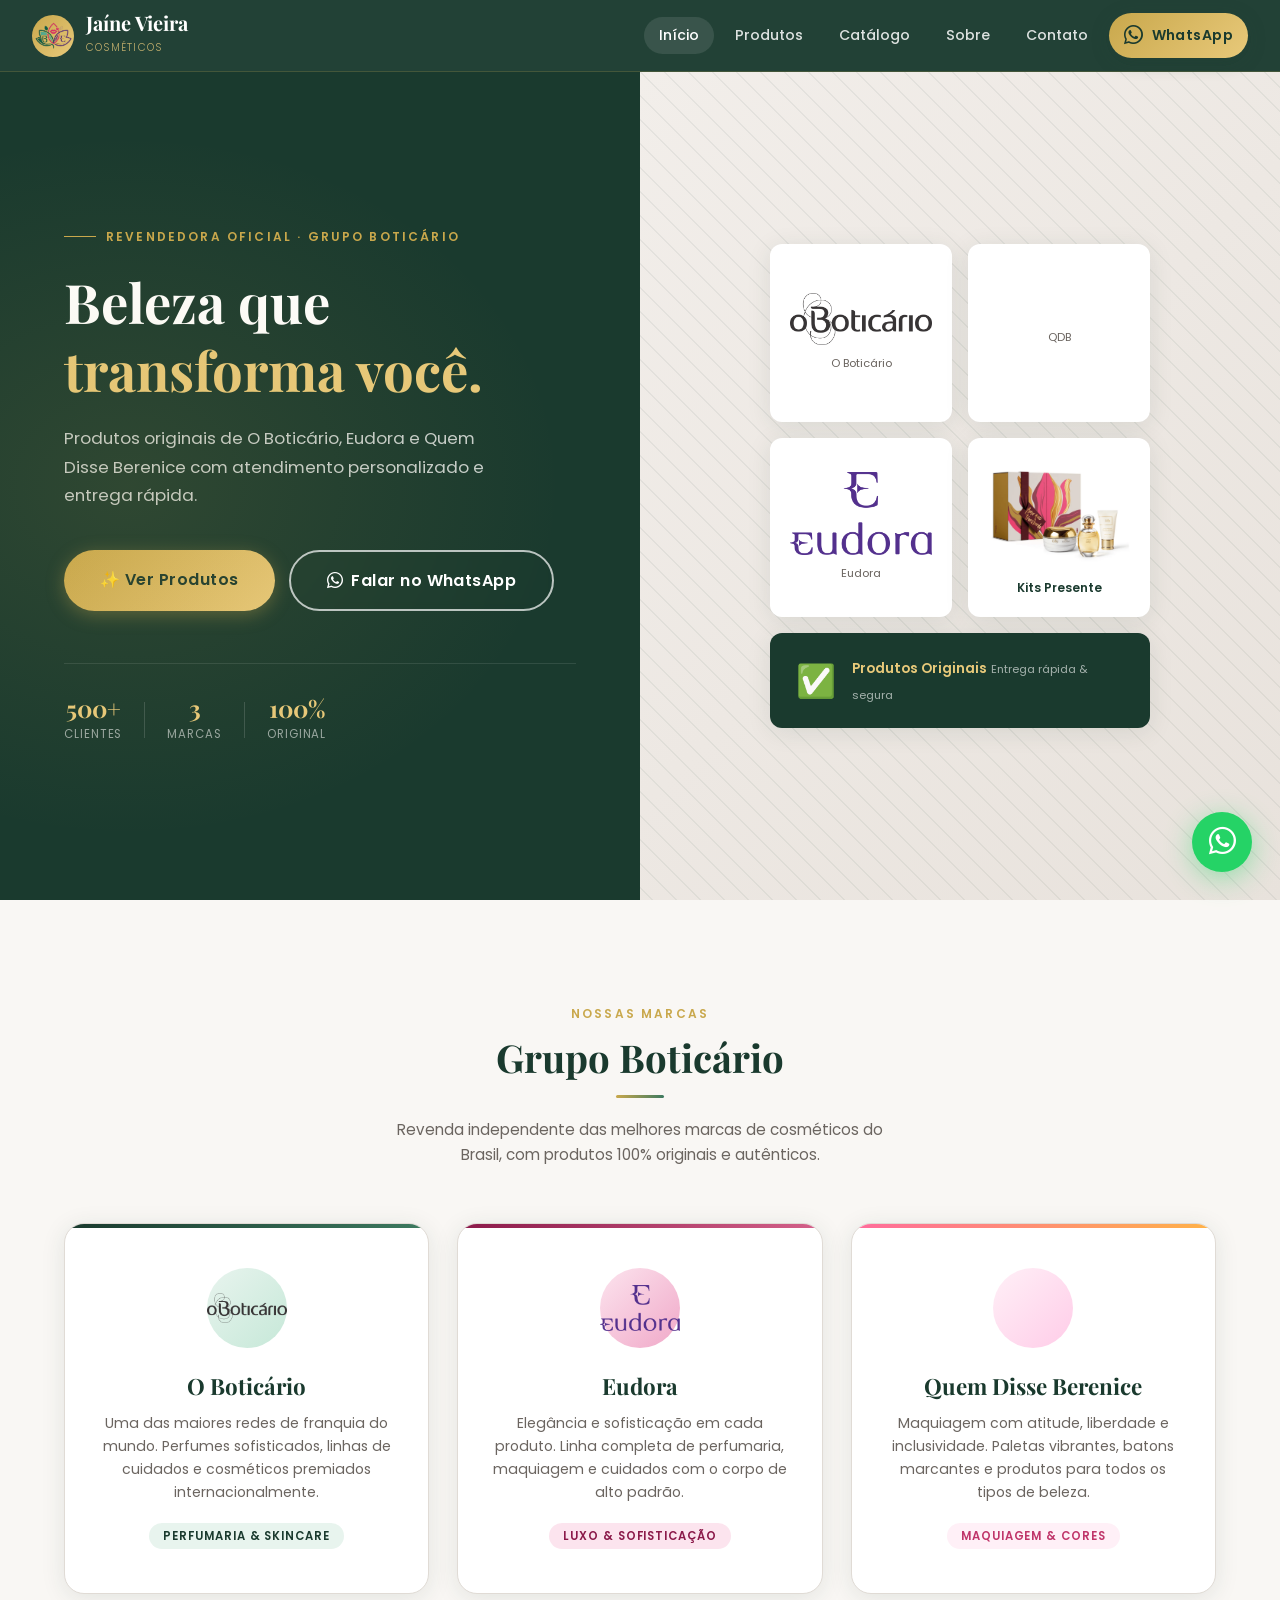
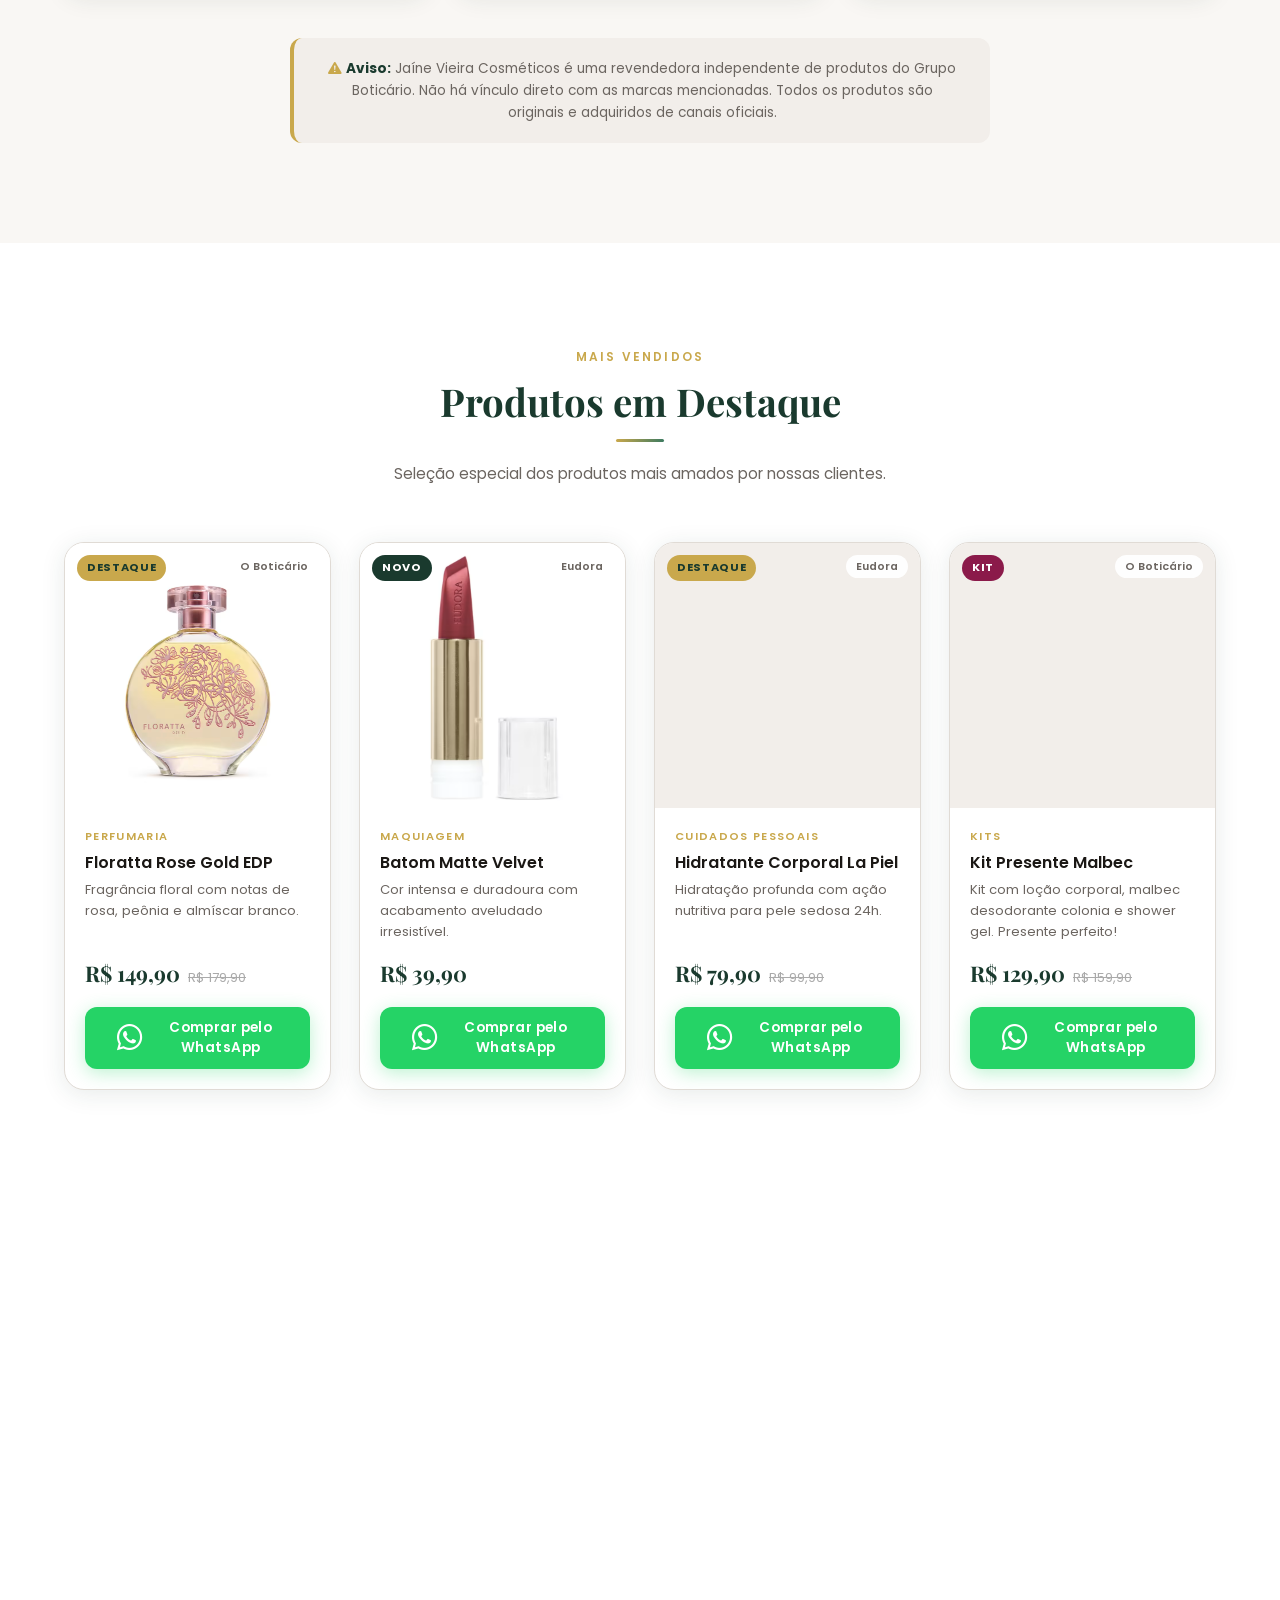
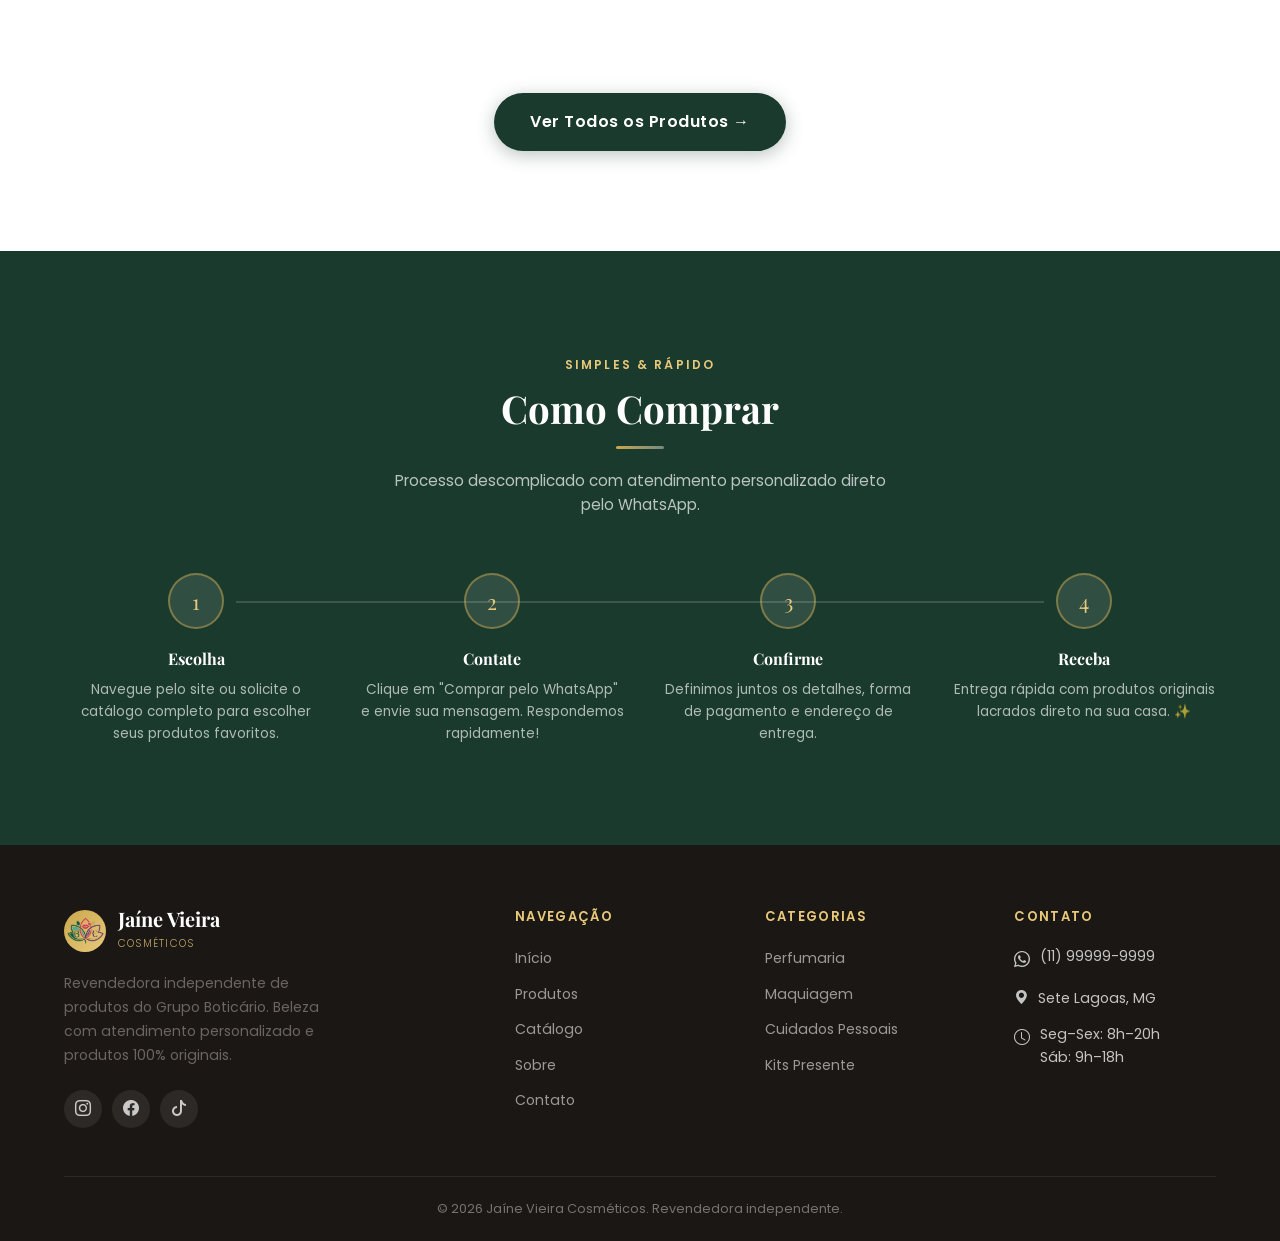
==== index.html @ 197fd358 "Add files via upload" ====
<!DOCTYPE html>
<html lang="pt-BR">
<head>
  <meta charset="UTF-8">
  <meta name="viewport" content="width=device-width, initial-scale=1.0">
  <meta name="description" content="Jaíne Vieira Cosméticos — Revendedora independente de O Boticário, Eudora e Quem Disse Berenice. Atendimento personalizado pelo WhatsApp.">
  <meta name="keywords" content="cosméticos, O Boticário, Eudora, Quem Disse Berenice, perfumes, maquiagem, revenda">
  <meta property="og:title" content="Jaíne Vieira Cosméticos — Beleza com Propósito">
  <meta property="og:description" content="Produtos do Grupo Boticário com atendimento personalizado. Compre pelo WhatsApp!">
  <title>Jaíne Vieira Cosméticos | O Boticário · Eudora · Quem Disse Berenice</title>
  <link rel="stylesheet" href="css/style.css">
  <link rel="stylesheet" href="css/responsive.css">
  <link rel="icon" type="image/png" href="{css,js,img\{produtos,banners,logo}}\icone-logo.png">
  <link rel="stylesheet" href="https://cdn.jsdelivr.net/npm/bootstrap-icons@1.13.1/font/bootstrap-icons.min.css">
</head>
<body>

<!-- ══════════════════ HEADER ══════════════════ -->
<header class="header" role="banner">
  <div class="header-inner">
    <a href="index.html" class="logo" aria-label="Jaíne Vieira Cosméticos — Página inicial">
      <div class="logo-icon"><img src="{css,js,img\{produtos,banners,logo}}\icone-logo.png" alt=""></div>
      <div class="logo-text">
        <span>Jaíne Vieira</span>
        <small>Cosméticos</small>
      </div>
    </a>

    <nav class="nav" role="navigation" aria-label="Menu principal">
      <a href="index.html" class="active">Início</a>
      <a href="produtos.html">Produtos</a>
      <a href="catalogo.html">Catálogo</a>
      <a href="sobre.html">Sobre</a>
      <a href="contato.html">Contato</a>
      <a href="contato.html" class="btn btn-primary header-cta"><i class="bi bi-whatsapp"></i>WhatsApp</a>
    </nav>

    <button class="menu-toggle" aria-label="Abrir menu" aria-expanded="false">
      <span></span><span></span><span></span>
    </button>
  </div>
</header>

<!-- ══════════════════ HERO ══════════════════ -->
<main>
<section class="hero" aria-label="Apresentação">
  <div class="hero-content">
    <div class="hero-eyebrow">Revendedora Oficial · Grupo Boticário</div>
    <h1>Beleza que<em>transforma você.</em></h1>
    <p>Produtos originais de O Boticário, Eudora e Quem Disse Berenice com atendimento personalizado e entrega rápida.</p>

    <div class="hero-btns">
      <a href="produtos.html" class="btn btn-gold btn-lg">
        ✨ Ver Produtos
      </a>
      <button class="btn btn-outline btn-lg" data-hero-wa>
      <i class="bi bi-whatsapp"></i> Falar no WhatsApp
      </button>
    </div>

    <div class="hero-trust">
      <div class="hero-trust-item">
        <strong>500+</strong>
        <span>Clientes</span>
      </div>
      <div class="hero-trust-sep"></div>
      <div class="hero-trust-item">
        <strong>3</strong>
        <span>Marcas</span>
      </div>
      <div class="hero-trust-sep"></div>
      <div class="hero-trust-item">
        <strong>100%</strong>
        <span>Original</span>
      </div>
    </div>
  </div>

  <div class="hero-visual" aria-hidden="true">
    <div class="hero-visual-bg">
      <div class="hero-pattern"></div>
      <div class="hero-products-showcase">
        <div class="showcase-grid">
          <div class="showcase-card">
            <div class="icon"><img src="{css,js,img\{produtos,banners,logo}}\o-boticario-logo.png" alt=""></div>
            <small>O Boticário</small>
          </div>
          <div class="showcase-card">
            <div class="icon"><img src="{css,js,img\{produtos,banners,logo}}\quem-disse-berenice-logo.png" alt=""></div>
            <small>QDB</small>
          </div>
          <div class="showcase-card">
            <div class="icon"><img src="{css,js,img\{produtos,banners,logo}}\eudora-logo.png" alt=""></div>
            <small>Eudora</small>
          </div>
          <div class="showcase-card">
            <div class="icon"><img src="{css,js,img\{produtos,banners,logo}}\kit-presente.png" alt=""></div>
            <span>Kits Presente</span>
          </div>
          <div class="showcase-card featured">
            <div class="icon" style="font-size:2rem">✅</div>
            <div>
              <span>Produtos Originais</span>
              <small>Entrega rápida & segura</small>
            </div>
          </div>
        </div>
      </div>
    </div>
  </div>
</section>

<!-- ══════════════════ MARCAS ══════════════════ -->
<section class="marcas" aria-labelledby="marcas-titulo">
  <div class="container">
    <div class="section-header reveal">
      <span class="eyebrow">Nossas Marcas</span>
      <h2 id="marcas-titulo">Grupo Boticário</h2>
      <div class="divider"></div>
      <p>Revenda independente das melhores marcas de cosméticos do Brasil, com produtos 100% originais e autênticos.</p>
    </div>

    <div class="marcas-grid">
      <article class="marca-card boticario reveal">
        <div class="marca-icon"><img src="{css,js,img\{produtos,banners,logo}}\o-boticario-logo.png" alt=""></div>
        <h3>O Boticário</h3>
        <p>Uma das maiores redes de franquia do mundo. Perfumes sofisticados, linhas de cuidados e cosméticos premiados internacionalmente.</p>
        <span class="marca-tag">Perfumaria & Skincare</span>
      </article>

      <article class="marca-card eudora reveal">
        <div class="marca-icon"><img src="{css,js,img\{produtos,banners,logo}}\eudora-logo.png" alt=""></div>
        <h3>Eudora</h3>
        <p>Elegância e sofisticação em cada produto. Linha completa de perfumaria, maquiagem e cuidados com o corpo de alto padrão.</p>
        <span class="marca-tag">Luxo & Sofisticação</span>
      </article>

      <article class="marca-card berenice reveal">
        <div class="marca-icon"><img src="{css,js,img\{produtos,banners,logo}}\quem-disse-berenice-logo.png" alt=""></div>
        <h3>Quem Disse Berenice</h3>
        <p>Maquiagem com atitude, liberdade e inclusividade. Paletas vibrantes, batons marcantes e produtos para todos os tipos de beleza.</p>
        <span class="marca-tag">Maquiagem & Cores</span>
      </article>
    </div>

    <div class="marcas-disclaimer reveal">
      <p><i class="bi bi-exclamation-triangle-fill"></i> <strong> Aviso:</strong> Jaíne Vieira Cosméticos é uma revendedora independente de produtos do Grupo Boticário. Não há vínculo direto com as marcas mencionadas. Todos os produtos são originais e adquiridos de canais oficiais.</p>
    </div>
  </div>
</section>

<!-- ══════════════════ DESTAQUES ══════════════════ -->
<section class="destaques" aria-labelledby="destaques-titulo">
  <div class="container">
    <div class="section-header reveal">
      <span class="eyebrow">Mais Vendidos</span>
      <h2 id="destaques-titulo">Produtos em Destaque</h2>
      <div class="divider"></div>
      <p>Seleção especial dos produtos mais amados por nossas clientes.</p>
    </div>

    <div class="produtos-grid">

      <!-- Produto 1 -->
      <article class="produto-card reveal" data-categoria="perfumaria">
        <div class="produto-img">
          <div class="produto-img-placeholder"><img src="{css,js,img\{produtos,banners,logo}}\florata.png" alt=""></div>
          <span class="produto-badge badge-destaque">Destaque</span>
          <span class="produto-marca">O Boticário</span>
        </div>
        <div class="produto-info">
          <div class="produto-categoria">Perfumaria</div>
          <h3>Floratta Rose Gold EDP</h3>
          <p>Fragrância floral com notas de rosa, peônia e almíscar branco.</p>
          <div class="produto-preco">
            <span class="preco-atual">R$ 149,90</span>
            <span class="preco-de">R$ 179,90</span>
          </div>
          <button class="btn btn-whatsapp" data-produto="Floratta Rose Gold EDP - O Boticário">
          <i class="bi bi-whatsapp"></i> Comprar pelo WhatsApp
          </button>
        </div>
      </article>

      <!-- Produto 2 -->
      <article class="produto-card reveal" data-categoria="maquiagem">
        <div class="produto-img">
          <div class="produto-img-placeholder"><img src="{css,js,img\{produtos,banners,logo}}\Batom Matte Velvet.png" alt=""></div>
          <span class="produto-badge badge-novo">Novo</span>
          <span class="produto-marca">Eudora</span>
        </div>
        <div class="produto-info">
          <div class="produto-categoria">Maquiagem</div>
          <h3>Batom Matte Velvet</h3>
          <p>Cor intensa e duradoura com acabamento aveludado irresistível.</p>
          <div class="produto-preco">
            <span class="preco-atual">R$ 39,90</span>
          </div>
          <button class="btn btn-whatsapp" data-produto="Batom Matte Velvet - Quem Disse Berenice">
            <i class="bi bi-whatsapp"></i> Comprar pelo WhatsApp
          </button>
        </div>
      </article>

      <!-- Produto 3 -->
      <article class="produto-card reveal" data-categoria="cuidados">
        <div class="produto-img">
          <div class="produto-img-placeholder"><img src="{css,js,img\{produtos,banners,logo}}\Hidratante Corporal.png" alt=""></div>
          <span class="produto-badge badge-destaque">Destaque</span>
          <span class="produto-marca">Eudora</span>
        </div>
        <div class="produto-info">
          <div class="produto-categoria">Cuidados Pessoais</div>
          <h3>Hidratante Corporal La Piel</h3>
          <p>Hidratação profunda com ação nutritiva para pele sedosa 24h.</p>
          <div class="produto-preco">
            <span class="preco-atual">R$ 79,90</span>
            <span class="preco-de">R$ 99,90</span>
          </div>
          <button class="btn btn-whatsapp" data-produto="Hidratante Corporal Siage - Eudora">
            <i class="bi bi-whatsapp"></i> Comprar pelo WhatsApp
          </button>
        </div>
      </article>

      <!-- Produto 4 -->
      <article class="produto-card reveal" data-categoria="kits">
        <div class="produto-img">
          <div class="produto-img-placeholder"><img src="{css,js,img\{produtos,banners,logo}}\Kit Malbec.png" alt=""></div>
          <span class="produto-badge badge-kit">Kit</span>
          <span class="produto-marca">O Boticário</span>
        </div>
        <div class="produto-info">
          <div class="produto-categoria">Kits</div>
          <h3>Kit Presente Malbec</h3>
          <p>Kit com loção corporal, malbec desodorante colonia e shower gel. Presente perfeito!</p>
          <div class="produto-preco">
            <span class="preco-atual">R$ 129,90</span>
            <span class="preco-de">R$ 159,90</span>
          </div>
          <button class="btn btn-whatsapp" data-produto="Kit Presente Malbec - O Boticário">
            <i class="bi bi-whatsapp"></i> Comprar pelo WhatsApp
          </button>
        </div>
      </article>

      <!-- Produto 5 -->
      <article class="produto-card reveal" data-categoria="maquiagem">
        <div class="produto-img">
          <div class="produto-img-placeholder"><img src="{css,js,img\{produtos,banners,logo}}\Paleta sombras nude.png" alt=""></div>
          <span class="produto-badge badge-novo">Novo</span>
          <span class="produto-marca">QDB</span>
        </div>
        <div class="produto-info">
          <div class="produto-categoria">Maquiagem</div>
          <h3>Paleta de Sombras Nude</h3>
          <p>6 tons terrosos perfeitos para looks naturais e sofisticados.</p>
          <div class="produto-preco">
            <span class="preco-atual">R$ 89,90</span>
          </div>
          <button class="btn btn-whatsapp" data-produto="Paleta de Sombras Nude - Quem Disse Berenice">
            <i class="bi bi-whatsapp"></i> Comprar pelo WhatsApp
          </button>
        </div>
      </article>

      <!-- Produto 6 -->
      <article class="produto-card reveal" data-categoria="perfumaria">
        <div class="produto-img">
          <div class="produto-img-placeholder"><img src="{css,js,img\{produtos,banners,logo}}\perfume nina secret.png" alt=""></div>
          <span class="produto-badge badge-destaque">Destaque</span>
          <span class="produto-marca">Eudora</span>
        </div>
        <div class="produto-info">
          <div class="produto-categoria">Perfumaria</div>
          <h3>Parfume Nina Secret</h3>
          <p>Fragrância exclusiva oriental com notas de baunilha e âmbar.</p>
          <div class="produto-preco">
            <span class="preco-atual">R$ 137,90</span>
            <span class="preco-de">R$ 179,90</span>
          </div>
          <button class="btn btn-whatsapp" data-produto="Parfume Nina Secret - Eudora">
            <i class="bi bi-whatsapp"></i> Comprar pelo WhatsApp
          </button>
        </div>
      </article>

    </div>

    <div style="text-align:center; margin-top:48px;">
      <a href="produtos.html" class="btn btn-primary btn-lg">Ver Todos os Produtos →</a>
    </div>
  </div>
</section>

<!-- ══════════════════ COMO FUNCIONA ══════════════════ -->
<section class="como-funciona" aria-labelledby="como-titulo">
  <div class="container">
    <div class="section-header reveal">
      <span class="eyebrow">Simples & Rápido</span>
      <h2 id="como-titulo">Como Comprar</h2>
      <div class="divider" style="background:linear-gradient(90deg,var(--dourado),rgba(255,255,255,.4))"></div>
      <p>Processo descomplicado com atendimento personalizado direto pelo WhatsApp.</p>
    </div>

    <div class="steps-grid">
      <div class="step reveal">
        <div class="step-number">1</div>
        <h3>Escolha</h3>
        <p>Navegue pelo site ou solicite o catálogo completo para escolher seus produtos favoritos.</p>
      </div>
      <div class="step reveal">
        <div class="step-number">2</div>
        <h3>Contate</h3>
        <p>Clique em "Comprar pelo WhatsApp" e envie sua mensagem. Respondemos rapidamente!</p>
      </div>
      <div class="step reveal">
        <div class="step-number">3</div>
        <h3>Confirme</h3>
        <p>Definimos juntos os detalhes, forma de pagamento e endereço de entrega.</p>
      </div>
      <div class="step reveal">
        <div class="step-number">4</div>
        <h3>Receba</h3>
        <p>Entrega rápida com produtos originais lacrados direto na sua casa. ✨</p>
      </div>
    </div>
  </div>
</section>
</main>

<!-- ══════════════════ FOOTER ══════════════════ -->
<footer class="footer" role="contentinfo">
  <div class="container">
    <div class="footer-grid">
      <div class="footer-brand">
        <div class="logo">
          <div class="logo-icon"><img src="{css,js,img\{produtos,banners,logo}}\icone-logo.png" alt="Jaíne Vieira Cosméticos"></div>
          <div class="logo-text">
            <span>Jaíne Vieira</span>
            <small>Cosméticos</small>
          </div>
        </div>
        <p>Revendedora independente de produtos do Grupo Boticário. Beleza com atendimento personalizado e produtos 100% originais.</p>
        <div class="footer-socials">
          <a href="#" aria-label="Instagram"><i class="bi bi-instagram"></i></a>
          <a href="#" aria-label="Facebook"><i class="bi bi-facebook"></i></a>
          <a href="#" aria-label="TikTok"><i class="bi bi-tiktok"></i></a>
        </div>
      </div>

      <div class="footer-col">
        <h4>Navegação</h4>
        <ul>
          <li><a href="index.html">Início</a></li>
          <li><a href="produtos.html">Produtos</a></li>
          <li><a href="catalogo.html">Catálogo</a></li>
          <li><a href="sobre.html">Sobre</a></li>
          <li><a href="contato.html">Contato</a></li>
        </ul>
      </div>

      <div class="footer-col">
        <h4>Categorias</h4>
        <ul>
          <li><a href="produtos.html">Perfumaria</a></li>
          <li><a href="produtos.html">Maquiagem</a></li>
          <li><a href="produtos.html">Cuidados Pessoais</a></li>
          <li><a href="produtos.html">Kits Presente</a></li>
        </ul>
      </div>

      <div class="footer-col">
        <h4>Contato</h4>
        <div class="footer-contact-item">
          <span class="ico"><i class="bi bi-whatsapp"></i> </span>
          <span>(11) 99999-9999</span>
        </div>
        <div class="footer-contact-item">
          <span class="ico-whats"><i class="bi bi-geo-alt-fill"></i></span>
          <span>Sete Lagoas, MG</span>
        </div>
        <div class="footer-contact-item">
          <span class="ico"><i class="bi bi-clock"></i></span>
          <span>Seg–Sex: 8h–20h<br>Sáb: 9h–18h</span>
        </div>
      </div>
    </div>

    <div class="footer-bottom">
      <span>© 2026 Jaíne Vieira Cosméticos. Revendedora independente.</span>
    </div>
  </div>
</footer>

<!-- ══════════════════ FLOAT WHATSAPP ══════════════════ -->
<div class="whatsapp-float" aria-label="Falar no WhatsApp">
  <span class="whatsapp-float-label">Falar no WhatsApp</span>
  <button class="whatsapp-float-btn" aria-label="Abrir WhatsApp"><i class="bi bi-whatsapp"></i> </button>
</div>

<script src="js/script.js"></script>
</body>
</html>
---- css/style.css ----
/* ============================================================
   BELLE COSMÉTICOS — Stylesheet Principal
   Paleta: Verde escuro, branco, dourado, cinza claro
   ============================================================ */

@import url('https://fonts.googleapis.com/css2?family=Playfair+Display:wght@400;600;700&family=Poppins:wght@300;400;500;600&display=swap');

/* ── Variables ─────────────────────────────────────────── */
:root {
  --verde:       #1a3a2e;
  --verde-medio: #2c5f4a;
  --verde-claro: #3d7a60;
  --dourado:     #c9a84c;
  --dourado-claro: #e8c97a;
  --branco:      #ffffff;
  --off-white:   #f9f7f4;
  --cinza-claro: #f2eeea;
  --cinza:       #e0dbd5;
  --cinza-texto: #6b6560;
  --preto:       #1a1714;
  --sombra:      0 4px 24px rgba(26,58,46,.10);
  --sombra-hover:0 8px 40px rgba(26,58,46,.18);
  --radius:      12px;
  --radius-lg:   20px;
  --transition:  .3s cubic-bezier(.4,0,.2,1);
}

/* ── Reset & Base ──────────────────────────────────────── */
*, *::before, *::after { box-sizing: border-box; margin: 0; padding: 0; }

html { scroll-behavior: smooth; font-size: 16px; }

body {
  font-family: 'Poppins', sans-serif;
  background: var(--branco);
  color: var(--preto);
  line-height: 1.6;
  overflow-x: hidden;
}

img { max-width: 100%; display: block; }
a  { text-decoration: none; color: inherit; }
ul { list-style: none; }
button { cursor: pointer; border: none; background: none; font-family: inherit; }

/* ── Typography ────────────────────────────────────────── */
h1, h2, h3, h4 { font-family: 'Playfair Display', serif; line-height: 1.25; }
h1 { font-size: clamp(2rem, 5vw, 3.4rem); }
h2 { font-size: clamp(1.6rem, 3.5vw, 2.4rem); }
h3 { font-size: clamp(1.1rem, 2vw, 1.4rem); }
p  { color: var(--cinza-texto); }

/* ── Utility ───────────────────────────────────────────── */
.container { max-width: 1200px; margin: 0 auto; padding: 0 24px; }

.section-header {
  text-align: center;
  margin-bottom: 56px;
}
.section-header .eyebrow {
  display: inline-block;
  font-size: .75rem;
  font-weight: 600;
  letter-spacing: .18em;
  text-transform: uppercase;
  color: var(--dourado);
  margin-bottom: 10px;
}
.section-header h2 { color: var(--verde); margin-bottom: 14px; }
.section-header p  { max-width: 520px; margin: 0 auto; font-size: .95rem; }

.divider {
  width: 48px; height: 3px;
  background: linear-gradient(90deg, var(--dourado), var(--verde-claro));
  border-radius: 99px;
  margin: 0 auto 20px;
}

/* ── Buttons ───────────────────────────────────────────── */
.btn {
  display: inline-flex;
  align-items: center;
  gap: 8px;
  padding: 13px 28px;
  border-radius: 50px;
  font-size: .9rem;
  font-weight: 600;
  transition: var(--transition);
  letter-spacing: .03em;
}

.btn-primary {
  background: var(--verde);
  color: var(--branco);
  box-shadow: 0 4px 18px rgba(26,58,46,.3);
}
.btn-primary i { font-size: 1.2rem; }
.btn-primary:hover {
  background: var(--verde-medio);
  transform: translateY(-2px);
  box-shadow: 0 8px 28px rgba(26,58,46,.4);
}

.btn-outline {
  background: transparent;
  color: var(--branco);
  border: 2px solid rgba(255,255,255,.7);
  backdrop-filter: blur(4px);
}
.btn-outline:hover {
  background: rgba(255,255,255,.15);
  border-color: var(--branco);
  transform: translateY(-2px);
}

.btn-gold {
  background: linear-gradient(135deg, var(--dourado), var(--dourado-claro));
  color: var(--verde);
  box-shadow: 0 4px 18px rgba(201,168,76,.35);
}
.btn-gold:hover {
  transform: translateY(-2px);
  box-shadow: 0 8px 28px rgba(201,168,76,.45);
}

.btn-whatsapp {
  background: #25d366;
  color: var(--branco);
  box-shadow: 0 4px 18px rgba(37,211,102,.3);
}
.btn-whatsapp i { 
  font-size: 1.6rem; 
  margin-left: 12px; }

.btn-whatsapp:hover {
  background: #1ebe5a;
  transform: translateY(-2px);
  box-shadow: 0 8px 28px rgba(37,211,102,.4);
}

.btn-lg { padding: 16px 36px; font-size: 1rem; }

/* ── HEADER ────────────────────────────────────────────── */
.header {
  position: fixed;
  top: 0; left: 0; right: 0;
  z-index: 1000;
  transition: var(--transition);
}

.header-inner {
  display: flex;
  align-items: center;
  justify-content: space-between;
  height: 72px;
  padding: 0 32px;
  background: rgba(26,58,46,.96);
  backdrop-filter: blur(12px);
  border-bottom: 1px solid rgba(201,168,76,.2);
}

.logo {
  display: flex;
  align-items: center;
  gap: 12px;
}
.logo-icon {
  width: 42px; height: 42px;
  background: linear-gradient(135deg, var(--dourado), var(--dourado-claro));
  border-radius: 50%;
  display: flex;
  align-items: center;
  justify-content: center;
  font-size: 1.3rem;
}
.logo-text { color: var(--branco); }
.logo-text span:first-child {
  display: block;
  font-family: 'Playfair Display', serif;
  font-size: 1.25rem;
  font-weight: 700;
  line-height: 1;
}
.logo-text small {
  font-size: .65rem;
  font-weight: 300;
  letter-spacing: .12em;
  text-transform: uppercase;
  color: var(--dourado-claro);
  opacity: .8;
}

.nav { display: flex; align-items: center; gap: 6px; }
.nav a {
  color: rgba(255,255,255,.85);
  font-size: .88rem;
  font-weight: 500;
  padding: 7px 15px;
  border-radius: 50px;
  transition: var(--transition);
}
.nav a:hover,
.nav a.active {
  color: var(--branco);
  background: rgba(255,255,255,.1);
}

.header-cta {
  background: linear-gradient(135deg, var(--dourado), var(--dourado-claro));
  color: var(--verde) !important;
  font-weight: 600 !important;
}
.header-cta:hover { background: var(--dourado-claro) !important; }

/* Mobile menu */
.menu-toggle {
  display: none;
  flex-direction: column;
  gap: 5px;
  padding: 6px;
  cursor: pointer;
}
.menu-toggle span {
  display: block;
  width: 24px; height: 2px;
  background: var(--branco);
  border-radius: 2px;
  transition: var(--transition);
}

/* ── HERO ──────────────────────────────────────────────── */
.hero {
  min-height: 100vh;
  display: grid;
  grid-template-columns: 1fr 1fr;
  overflow: hidden;
  padding-top: 72px;
}

.hero-content {
  background: var(--verde);
  display: flex;
  flex-direction: column;
  justify-content: center;
  padding: 80px 64px;
  position: relative;
  overflow: hidden;
}
.hero-content::before {
  content: '';
  position: absolute;
  inset: 0;
  background: radial-gradient(ellipse at 20% 50%, rgba(201,168,76,.12) 0%, transparent 60%);
  pointer-events: none;
}

.hero-eyebrow {
  display: inline-flex;
  align-items: center;
  gap: 10px;
  font-size: .75rem;
  font-weight: 600;
  letter-spacing: .18em;
  text-transform: uppercase;
  color: var(--dourado);
  margin-bottom: 22px;
}
.hero-eyebrow::before {
  content: '';
  width: 32px; height: 1px;
  background: var(--dourado);
}

.hero-content h1 { color: var(--branco); margin-bottom: 20px; }
.hero-content h1 em {
  font-style: normal;
  color: var(--dourado-claro);
  display: block;
}

.hero-content p {
  color: rgba(255,255,255,.75);
  font-size: 1.05rem;
  max-width: 420px;
  margin-bottom: 40px;
  line-height: 1.7;
}

.hero-btns { display: flex; gap: 14px; flex-wrap: wrap; }

.hero-trust {
  display: flex;
  align-items: center;
  gap: 22px;
  margin-top: 52px;
  padding-top: 32px;
  border-top: 1px solid rgba(255,255,255,.1);
}
.hero-trust-item { text-align: center; }
.hero-trust-item strong {
  display: block;
  font-size: 1.5rem;
  font-family: 'Playfair Display', serif;
  color: var(--dourado-claro);
  line-height: 1;
}
.hero-trust-item span {
  font-size: .72rem;
  color: rgba(255,255,255,.55);
  text-transform: uppercase;
  letter-spacing: .08em;
}
.hero-trust-sep { width: 1px; height: 36px; background: rgba(255,255,255,.15); }

.hero-visual {
  position: relative;
  overflow: hidden;
  background: var(--cinza-claro);
}
.hero-visual-bg {
  position: absolute;
  inset: 0;
  background:
    linear-gradient(135deg, var(--cinza-claro) 0%, #e8e2dc 100%);
  display: flex;
  align-items: center;
  justify-content: center;
}
.hero-pattern {
  position: absolute;
  inset: 0;
  opacity: .06;
  background-image: repeating-linear-gradient(
    45deg,
    var(--verde) 0px,
    var(--verde) 1px,
    transparent 0px,
    transparent 50%
  );
  background-size: 24px 24px;
}

.hero-products-showcase {
  position: relative;
  z-index: 1;
  display: flex;
  align-items: center;
  justify-content: center;
  height: 100%;
  padding: 40px;
}
.showcase-grid {
  display: grid;
  grid-template-columns: 1fr 1fr;
  grid-template-rows: 1fr 1fr;
  gap: 16px;
  max-width: 380px;
  width: 100%;
}
.showcase-card {
  background: var(--branco);
  border-radius: var(--radius);
  padding: 20px;
  box-shadow: var(--sombra);
  display: flex;
  flex-direction: column;
  align-items: center;
  justify-content: center;
  gap: 10px;
  transition: var(--transition);
  animation: float 4s ease-in-out infinite;
}
.showcase-card:nth-child(2) { animation-delay: .8s; }
.showcase-card:nth-child(3) { animation-delay: 1.6s; }
.showcase-card:nth-child(4) { animation-delay: 2.4s; }
.showcase-card:hover { transform: translateY(-4px); box-shadow: var(--sombra-hover); }
.showcase-card .icon { font-size: 2.2rem; }
.showcase-card span {
  font-size: .75rem;
  font-weight: 600;
  color: var(--verde);
  text-align: center;
}
.showcase-card small {
  font-size: .7rem;
  color: var(--cinza-texto);
}
.showcase-card.featured {
  grid-column: span 2;
  background: var(--verde);
  flex-direction: row;
  padding: 22px 26px;
  gap: 16px;
}
.showcase-card.featured span { color: var(--dourado-claro); font-size: .85rem; }
.showcase-card.featured small { color: rgba(255,255,255,.6); }

@keyframes float {
  0%, 100% { transform: translateY(0); }
  50%       { transform: translateY(-6px); }
}

/* ── MARCAS ────────────────────────────────────────────── */
.marcas { padding: 100px 0; background: var(--off-white); }

.marcas-grid {
  display: grid;
  grid-template-columns: repeat(3, 1fr);
  gap: 28px;
}

.marca-card {
  background: var(--branco);
  border-radius: var(--radius-lg);
  padding: 44px 32px;
  text-align: center;
  box-shadow: var(--sombra);
  transition: var(--transition);
  position: relative;
  overflow: hidden;
  border: 1px solid var(--cinza);
}
.marca-card::before {
  content: '';
  position: absolute;
  top: 0; left: 0; right: 0;
  height: 4px;
  border-radius: var(--radius-lg) var(--radius-lg) 0 0;
}
.marca-card.boticario::before  { background: linear-gradient(90deg, #1a3a2e, #3d7a60); }
.marca-card.eudora::before     { background: linear-gradient(90deg, #8b1a4a, #d4618a); }
.marca-card.berenice::before   { background: linear-gradient(90deg, #ff6b9d, #ffb347); }

.marca-card:hover {
  transform: translateY(-6px);
  box-shadow: var(--sombra-hover);
}

.marca-icon {
  width: 80px; height: 80px;
  border-radius: 50%;
  margin: 0 auto 24px;
  display: flex;
  align-items: center;
  justify-content: center;
  font-size: 2rem;
}
.boticario  .marca-icon { background: linear-gradient(135deg, #e8f4ee, #c6e8d8); }
.eudora     .marca-icon { background: linear-gradient(135deg, #fce4ee, #f0a8c8); }
.berenice   .marca-icon { background: linear-gradient(135deg, #fff0f7, #ffcce8); }

.marca-card h3 { color: var(--verde); margin-bottom: 12px; }
.marca-card p  { font-size: .88rem; line-height: 1.65; }
.marca-tag {
  display: inline-block;
  margin-top: 18px;
  padding: 4px 14px;
  border-radius: 50px;
  font-size: .72rem;
  font-weight: 600;
  letter-spacing: .08em;
  text-transform: uppercase;
}
.boticario .marca-tag  { background: #e8f4ee; color: var(--verde); }
.eudora    .marca-tag  { background: #fce4ee; color: #8b1a4a; }
.berenice  .marca-tag  { background: #fff0f7; color: #c0356a; }

.marcas-disclaimer {
  text-align: center;
  margin-top: 44px;
  padding: 20px 28px;
  background: var(--cinza-claro);
  border-radius: var(--radius);
  border-left: 4px solid var(--dourado);
  max-width: 700px;
  margin-left: auto;
  margin-right: auto;
}
.marcas-disclaimer p {
  font-size: .85rem;
  color: var(--cinza-texto);
}
.marcas-disclaimer strong { color: var(--verde); }

/* ── DESTAQUES ─────────────────────────────────────────── */
.destaques { padding: 100px 0; background: var(--branco); }

.produtos-grid {
  display: grid;
  grid-template-columns: repeat(auto-fill, minmax(260px, 1fr));
  gap: 28px;
}

.produto-card {
  background: var(--branco);
  border-radius: var(--radius-lg);
  overflow: hidden;
  box-shadow: var(--sombra);
  transition: var(--transition);
  border: 1px solid var(--cinza);
  display: flex;
  flex-direction: column;
}
.produto-card:hover {
  transform: translateY(-6px);
  box-shadow: var(--sombra-hover);
}

.produto-img {
  position: relative;
  aspect-ratio: 1;
  background: var(--cinza-claro);
  display: flex;
  align-items: center;
  justify-content: center;
  overflow: hidden;
}
.produto-img-placeholder {
  font-size: 3.5rem;
  transition: var(--transition);
}
.produto-card:hover .produto-img-placeholder { transform: scale(1.1); }

.produto-badge {
  position: absolute;
  top: 12px; left: 12px;
  padding: 4px 10px;
  border-radius: 50px;
  font-size: .7rem;
  font-weight: 700;
  letter-spacing: .06em;
  text-transform: uppercase;
}
.badge-novo    { background: var(--verde); color: var(--branco); }
.badge-destaque{ background: var(--dourado); color: var(--verde); }
.badge-kit     { background: #8b1a4a; color: var(--branco); }

.produto-marca {
  position: absolute;
  top: 12px; right: 12px;
  background: rgba(255,255,255,.92);
  padding: 3px 10px;
  border-radius: 50px;
  font-size: .68rem;
  font-weight: 600;
  color: var(--cinza-texto);
  backdrop-filter: blur(4px);
}

.produto-info {
  padding: 20px;
  flex: 1;
  display: flex;
  flex-direction: column;
}
.produto-categoria {
  font-size: .7rem;
  font-weight: 600;
  letter-spacing: .12em;
  text-transform: uppercase;
  color: var(--dourado);
  margin-bottom: 6px;
}
.produto-info h3 {
  font-size: 1rem;
  font-weight: 600;
  color: var(--preto);
  margin-bottom: 6px;
  font-family: 'Poppins', sans-serif;
  line-height: 1.35;
}
.produto-info p {
  font-size: .82rem;
  color: var(--cinza-texto);
  flex: 1;
  margin-bottom: 14px;
}

.produto-preco {
  display: flex;
  align-items: baseline;
  gap: 8px;
  margin-bottom: 16px;
}
.preco-atual {
  font-size: 1.35rem;
  font-weight: 700;
  color: var(--verde);
  font-family: 'Playfair Display', serif;
}
.preco-de {
  font-size: .82rem;
  color: #aaa;
  text-decoration: line-through;
}

.produto-card .btn {
  width: 100%;
  justify-content: center;
  padding: 11px 20px;
  font-size: .85rem;
  border-radius: var(--radius);
}

/* ── COMO FUNCIONA ─────────────────────────────────────── */
.como-funciona { padding: 100px 0; background: var(--verde); }
.como-funciona .section-header h2 { color: var(--branco); }
.como-funciona .section-header .eyebrow { color: var(--dourado-claro); }
.como-funciona .section-header p { color: rgba(255,255,255,.7); }

.steps-grid {
  display: grid;
  grid-template-columns: repeat(4, 1fr);
  gap: 32px;
  position: relative;
}
.steps-grid::before {
  content: '';
  position: absolute;
  top: 28px;
  left: calc(12.5% + 28px);
  right: calc(12.5% + 28px);
  height: 2px;
  background: rgba(255,255,255,.15);
}

.step {
  text-align: center;
  position: relative;
}
.step-number {
  width: 56px; height: 56px;
  border-radius: 50%;
  background: rgba(255,255,255,.1);
  border: 2px solid rgba(201,168,76,.5);
  display: flex;
  align-items: center;
  justify-content: center;
  margin: 0 auto 20px;
  font-family: 'Playfair Display', serif;
  font-size: 1.3rem;
  color: var(--dourado-claro);
  position: relative;
  z-index: 1;
}
.step h3 { color: var(--branco); font-size: 1rem; margin-bottom: 10px; }
.step p   { color: rgba(255,255,255,.65); font-size: .85rem; }

/* ── FOOTER ────────────────────────────────────────────── */
.footer {
  background: var(--preto);
  color: rgba(255,255,255,.75);
  padding: 64px 0 0;
}

.footer-grid {
  display: grid;
  grid-template-columns: 2fr 1fr 1fr 1fr;
  gap: 48px;
  padding-bottom: 48px;
}

.footer-brand .logo { margin-bottom: 18px; }
.footer-brand p { font-size: .88rem; line-height: 1.7; max-width: 260px; }
.footer-socials { display: flex; gap: 10px; margin-top: 22px; }
.footer-socials a {
  width: 38px; height: 38px;
  border-radius: 50%;
  background: rgba(255,255,255,.08);
  display: flex;
  align-items: center;
  justify-content: center;
  font-size: 1rem;
  transition: var(--transition);
}
.footer-socials a:hover { background: var(--dourado); color: var(--verde); }

.footer-col h4 {
  font-family: 'Poppins', sans-serif;
  font-size: .82rem;
  font-weight: 600;
  letter-spacing: .1em;
  text-transform: uppercase;
  color: var(--dourado-claro);
  margin-bottom: 20px;
}
.footer-col ul li { margin-bottom: 10px; }
.footer-col ul a {
  font-size: .88rem;
  opacity: .75;
  transition: var(--transition);
}
.footer-col ul a:hover { opacity: 1; color: var(--dourado-claro); }

.footer-contact-item {
  display: flex;
  align-items: flex-start;
  gap: 10px;
  margin-bottom: 14px;
  font-size: .88rem;
}
.footer-contact-item .ico { font-size: 1rem; margin-top: 2px; flex-shrink: 0;}

.footer-bottom {
  border-top: 1px solid rgba(255,255,255,.08);
  padding: 22px 0;
  display: flex;
  align-items: center;
  justify-content:center;
  font-size: .8rem;
  color: rgba(255,255,255,.4);
}

/* ── WhatsApp Float ────────────────────────────────────── */
.whatsapp-float {
  position: fixed;
  bottom: 28px; right: 28px;
  z-index: 999;
  display: flex;
  flex-direction: column;
  align-items: flex-end;
  gap: 8px;
}
.whatsapp-float-btn {
  width: 60px; height: 60px;
  border-radius: 50%;
  background: #25d366;
  color: var(--branco);
  display: flex;
  align-items: center;
  justify-content: center;
  font-size: 1.7rem;
  box-shadow: 0 6px 28px rgba(37,211,102,.45);
  transition: var(--transition);
  animation: pulse-green 2.5s infinite;
}
.whatsapp-float-btn:hover {
  transform: scale(1.1);
  background: #1ebe5a;
}
.whatsapp-float-label {
  background: var(--verde);
  color: var(--branco);
  font-size: .75rem;
  font-weight: 600;
  padding: 5px 14px;
  border-radius: 50px;
  white-space: nowrap;
  box-shadow: var(--sombra);
  opacity: 0;
  transform: translateX(8px);
  transition: var(--transition);
}
.whatsapp-float:hover .whatsapp-float-label {
  opacity: 1;
  transform: translateX(0);
}

@keyframes pulse-green {
  0%,100%{ box-shadow: 0 6px 28px rgba(37,211,102,.45); }
  50%    { box-shadow: 0 6px 40px rgba(37,211,102,.7); }
}

/* ── PAGE HERO (subpages) ──────────────────────────────── */
.page-hero {
  background: var(--verde);
  padding: 140px 0 80px;
  text-align: center;
  position: relative;
  overflow: hidden;
}
.page-hero::before {
  content: '';
  position: absolute;
  inset: 0;
  background: radial-gradient(ellipse at 50% 120%, rgba(201,168,76,.15) 0%, transparent 60%);
}
.page-hero .eyebrow {
  display: inline-block;
  font-size: .73rem;
  font-weight: 600;
  letter-spacing: .18em;
  text-transform: uppercase;
  color: var(--dourado);
  margin-bottom: 14px;
}
.page-hero h1 { color: var(--branco); margin-bottom: 16px; }
.page-hero p  { color: rgba(255,255,255,.7); max-width: 520px; margin: 0 auto; }

/* ── Breadcrumb ────────────────────────────────────────── */
.breadcrumb {
  padding: 14px 0;
  background: var(--cinza-claro);
  border-bottom: 1px solid var(--cinza);
}
.breadcrumb ul {
  display: flex;
  align-items: center;
  gap: 8px;
  font-size: .82rem;
  color: var(--cinza-texto);
}
.breadcrumb li + li::before { content: '/'; opacity: .5; }
.breadcrumb li a { color: var(--verde); transition: var(--transition); }
.breadcrumb li a:hover { color: var(--dourado); }

/* ── Filters (produtos page) ───────────────────────────── */
.filtros-section { padding: 40px 0 20px; }
.filtros {
  display: flex;
  flex-wrap: wrap;
  gap: 10px;
  align-items: center;
}
.filtros-label {
  font-size: .82rem;
  font-weight: 600;
  color: var(--cinza-texto);
  margin-right: 6px;
}
.filtro-btn {
  padding: 8px 20px;
  border-radius: 50px;
  font-size: .84rem;
  font-weight: 500;
  border: 2px solid var(--cinza);
  color: var(--cinza-texto);
  transition: var(--transition);
  background: var(--branco);
}
.filtro-btn:hover { border-color: var(--verde); color: var(--verde); }
.filtro-btn.active {
  background: var(--verde);
  border-color: var(--verde);
  color: var(--branco);
}

/* ── Catalog page ──────────────────────────────────────── */
.catalogo-section { padding: 80px 0; }
.catalogo-banner {
  background: linear-gradient(135deg, var(--verde) 0%, var(--verde-medio) 100%);
  border-radius: var(--radius-lg);
  padding: 72px 64px;
  text-align: center;
  position: relative;
  overflow: hidden;
}
.catalogo-banner::before {
  content: '';
  position: absolute;
  inset: 0;
  opacity: .06;
  background-image: repeating-linear-gradient(
    45deg,
    var(--branco) 0px, var(--branco) 1px,
    transparent 0, transparent 50%
  );
  background-size: 20px 20px;
}
.catalogo-banner h2 { color: var(--branco); margin-bottom: 18px; }
.catalogo-banner p  { color: rgba(255,255,255,.75); max-width: 480px; margin: 0 auto 36px; }
.catalogo-icon { font-size: 4rem; margin-bottom: 24px; }

.catalogo-features {
  display: grid;
  grid-template-columns: repeat(3, 1fr);
  gap: 28px;
  margin-top: 64px;
}
.catalogo-feat {
  background: var(--off-white);
  border-radius: var(--radius);
  padding: 32px 24px;
  text-align: center;
  border: 1px solid var(--cinza);
}
.catalogo-feat .icon { font-size: 2.2rem; margin-bottom: 16px; }
.catalogo-feat h3 { font-size: 1.05rem; color: var(--verde); margin-bottom: 8px; }
.catalogo-feat p  { font-size: .85rem; }

/* ── About page ────────────────────────────────────────── */
.sobre-section { padding: 80px 0; }
.sobre-grid {
  display: grid;
  grid-template-columns: 1fr 1fr;
  gap: 72px;
  align-items: center;
}
.sobre-visual {
  position: relative;
}
.sobre-img-placeholder {
  background: linear-gradient(135deg, var(--cinza-claro), var(--cinza));
  border-radius: var(--radius-lg);
  aspect-ratio: 4/5;
  display: flex;
  align-items: center;
  justify-content: center;
  font-size: 5rem;
  position: relative;
  overflow: hidden;
}
.sobre-img-placeholder::before {
  content: '';
  position: absolute;
  inset: 0;
  background: radial-gradient(circle at 70% 30%, rgba(26,58,46,.08) 0%, transparent 60%);
}
.sobre-badge {
  position: absolute;
  bottom: -20px; right: -20px;
  background: var(--verde);
  color: var(--branco);
  border-radius: var(--radius);
  padding: 20px 24px;
  text-align: center;
  box-shadow: var(--sombra-hover);
}
.sobre-badge strong {
  display: block;
  font-size: 2rem;
  font-family: 'Playfair Display', serif;
  color: var(--dourado-claro);
}
.sobre-badge span { font-size: .75rem; opacity: .8; }

.sobre-content .eyebrow {
  display: inline-block;
  font-size: .73rem;
  font-weight: 600;
  letter-spacing: .18em;
  text-transform: uppercase;
  color: var(--dourado);
  margin-bottom: 12px;
}
.sobre-content h2 { color: var(--verde); margin-bottom: 20px; }
.sobre-content p  { margin-bottom: 16px; font-size: .95rem; line-height: 1.75; }

.sobre-values {
  display: grid;
  grid-template-columns: 1fr 1fr;
  gap: 16px;
  margin-top: 32px;
}
.sobre-value {
  background: var(--off-white);
  border-radius: var(--radius);
  padding: 18px;
  border-left: 3px solid var(--verde-claro);
  display: flex;
  gap: 12px;
  align-items: flex-start;
}
.sobre-value .icon { font-size: 1.4rem; flex-shrink: 0; }
.sobre-value h4 { font-size: .9rem; color: var(--verde); margin-bottom: 4px; font-family: 'Poppins', sans-serif; font-weight: 600; }
.sobre-value p  { font-size: .8rem; margin: 0; }

/* ── Contato page ──────────────────────────────────────── */
.contato-section { padding: 80px 0; }
.contato-grid {
  display: grid;
  grid-template-columns: 1fr 1fr;
  gap: 56px;
}
.contato-info h2 { color: var(--verde); margin-bottom: 20px; }
.contato-info > p { font-size: .95rem; line-height: 1.75; margin-bottom: 36px; }

.contato-items { display: flex; flex-direction: column; gap: 20px; }
.contato-item {
  display: flex;
  align-items: flex-start;
  gap: 18px;
  padding: 20px 24px;
  background: var(--off-white);
  border-radius: var(--radius);
  border: 1px solid var(--cinza);
  transition: var(--transition);
}
.contato-item:hover { border-color: var(--verde-claro); box-shadow: var(--sombra); }
.contato-item-icon {
  width: 48px; height: 48px; flex-shrink: 0;
  border-radius: 12px;
  background: var(--verde);
  display: flex;
  align-items: center;
  justify-content: center;
  font-size: 1.3rem;
  color: var(--branco);
}
.contato-item-text h4 { font-family: 'Poppins', sans-serif; font-size: .9rem; font-weight: 600; color: var(--verde); margin-bottom: 4px; }
.contato-item-text p, .contato-item-text a { font-size: .88rem; }
.contato-item-text a { color: var(--cinza-texto); transition: var(--transition); }
.contato-item-text a:hover { color: var(--verde); }

.contato-cta-box {
  background: linear-gradient(135deg, var(--verde), var(--verde-medio));
  border-radius: var(--radius-lg);
  padding: 52px 44px;
  text-align: center;
  position: relative;
  overflow: hidden;
}
.contato-cta-box::before {
  content: '';
  position: absolute;
  inset: 0;
  opacity: .05;
  background-image: repeating-linear-gradient(
    45deg, var(--branco) 0, var(--branco) 1px, transparent 0, transparent 50%
  );
  background-size: 18px 18px;
}
.contato-cta-icon { font-size: 3.5rem; margin-bottom: 22px; color:var(--branco); }
.contato-cta-box h3 { color: var(--branco); font-size: 1.6rem; margin-bottom: 14px; }
.contato-cta-box p  { color: rgba(255,255,255,.75); margin-bottom: 28px; font-size: .95rem; }
.contato-cta-box .horario {
  background: rgba(255,255,255,.1);
  border-radius: var(--radius);
  padding: 18px 24px;
  margin-bottom: 28px;
  text-align: left;
}
.contato-cta-box .horario h4 {
  font-family: 'Poppins', sans-serif;
  font-size: .82rem;
  font-weight: 600;
  letter-spacing: .1em;
  text-transform: uppercase;
  color: var(--dourado-claro);
  margin-bottom: 10px;
}
.contato-cta-box .horario p {
  color: rgba(255,255,255,.75);
  font-size: .85rem;
  margin-bottom: 4px;
}

/* ── Scroll reveal ─────────────────────────────────────── */
.reveal {
  opacity: 0;
  transform: translateY(24px);
  transition: opacity .6s ease, transform .6s ease;
}
.reveal.visible {
  opacity: 1;
  transform: none;
}

.bi-exclamation-triangle-fill{
  color: var(--dourado);
}
---- css/responsive.css ----
/* ============================================================
   BELLE COSMÉTICOS — Responsive
   ============================================================ */

/* ── Tablet (≤ 1024px) ─────────────────────────────────── */
@media (max-width: 1024px) {
  .hero { grid-template-columns: 1fr; min-height: auto; }
  .hero-visual { min-height: 360px; }
  .hero-content { padding: 80px 40px; }

  .footer-grid { grid-template-columns: 1fr 1fr; gap: 36px; }
  .steps-grid  { grid-template-columns: repeat(2, 1fr); }
  .steps-grid::before { display: none; }

  .catalogo-features { grid-template-columns: 1fr 1fr; }
  .sobre-grid { gap: 48px; }
}

/* ── Tablet pequeno (≤ 768px) ──────────────────────────── */
@media (max-width: 768px) {
  /* Header */
  .header-inner { padding: 0 20px; }
  .nav {
    display: none;
    position: fixed;
    inset: 72px 0 0;
    background: var(--verde);
    flex-direction: column;
    align-items: stretch;
    gap: 0;
    padding: 16px;
    overflow-y: auto;
  }
  .nav.open { display: flex; }
  .nav a {
    padding: 14px 18px;
    font-size: 1rem;
    border-radius: var(--radius);
  }
  .menu-toggle { display: flex; }

  /* Hero */
  .hero-content { padding: 60px 24px; }
  .hero-content h1 { font-size: 2.2rem; }
  .hero-btns { flex-direction: column; gap: 10px; }
  .hero-btns .btn { width: 100%; justify-content: center; }
  .hero-trust { gap: 14px; }
  .hero-visual { min-height: 280px; }
  .showcase-grid { max-width: 280px; gap: 10px; }

  /* Sections */
  .marcas { padding: 64px 0; }
  .marcas-grid { grid-template-columns: 1fr; gap: 20px; }
  .destaques { padding: 64px 0; }
  .produtos-grid { grid-template-columns: repeat(2, 1fr); gap: 16px; }

  .como-funciona { padding: 64px 0; }
  .steps-grid { grid-template-columns: 1fr; gap: 24px; }

  /* Footer */
  .footer-grid { grid-template-columns: 1fr; gap: 32px; }
  .footer-bottom { flex-direction: column; gap: 8px; text-align: center; }

  /* Page hero */
  .page-hero { padding: 120px 24px 60px; }

  /* Sobre */
  .sobre-grid { grid-template-columns: 1fr; gap: 48px; }
  .sobre-values { grid-template-columns: 1fr; }

  /* Contato */
  .contato-grid { grid-template-columns: 1fr; gap: 40px; }

  /* Catalogo */
  .catalogo-banner { padding: 48px 28px; }
  .catalogo-features { grid-template-columns: 1fr; }

  /* Filtros */
  .filtros { gap: 8px; }
}

/* ── Mobile (≤ 480px) ──────────────────────────────────── */
@media (max-width: 480px) {
  .container { padding: 0 16px; }
  .section-header { margin-bottom: 36px; }

  h1 { font-size: 1.9rem; }
  h2 { font-size: 1.5rem; }

  .hero-content { padding: 50px 20px; }
  .hero-trust   { flex-wrap: wrap; justify-content: center; }

  .produtos-grid { grid-template-columns: 1fr; }
  .showcase-grid { grid-template-columns: 1fr; }
  .showcase-card.featured { grid-column: span 1; }

  .sobre-badge { bottom: -10px; right: -10px; }

  .whatsapp-float { bottom: 18px; right: 18px; }
  .whatsapp-float-btn { width: 52px; height: 52px; font-size: 1.4rem; }
}

/* ── Hover only on touch ────────────────────────────────── */
@media (hover: none) {
  .produto-card:hover,
  .marca-card:hover,
  .showcase-card:hover {
    transform: none;
  }
}
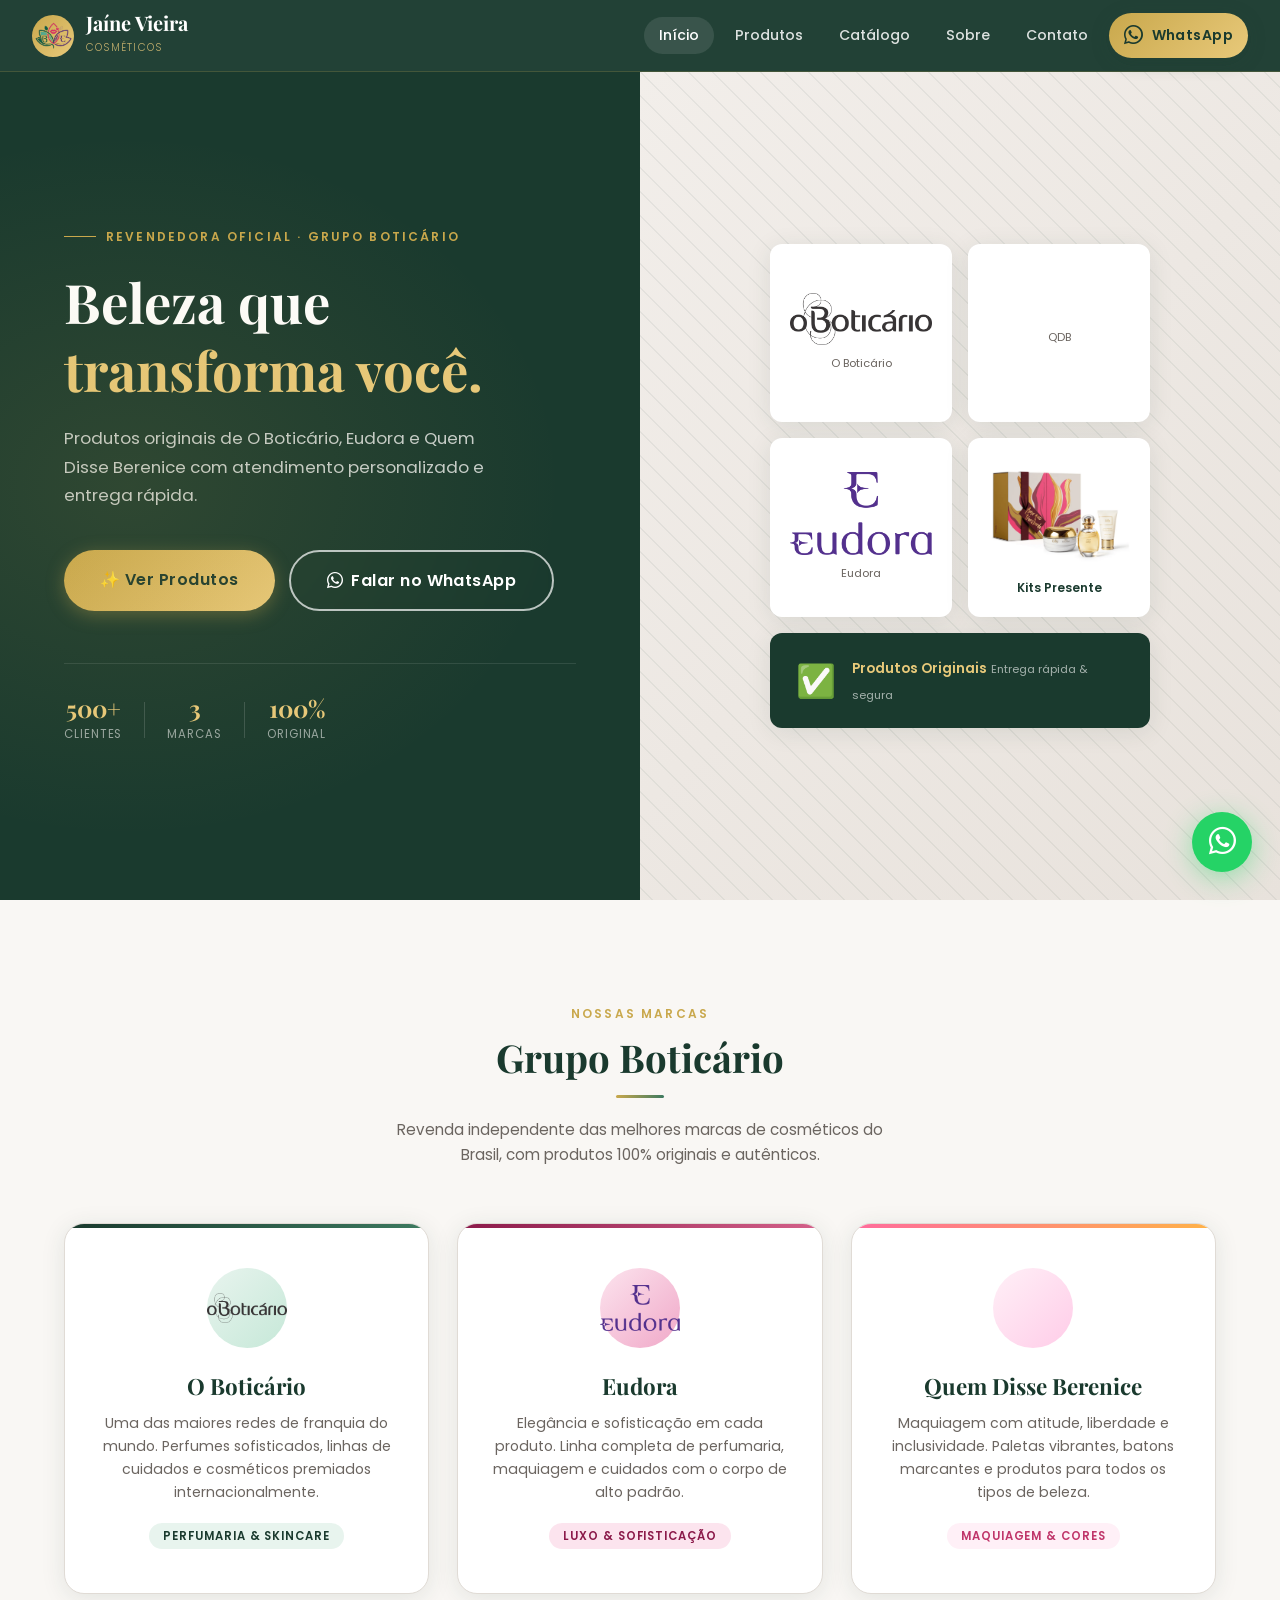
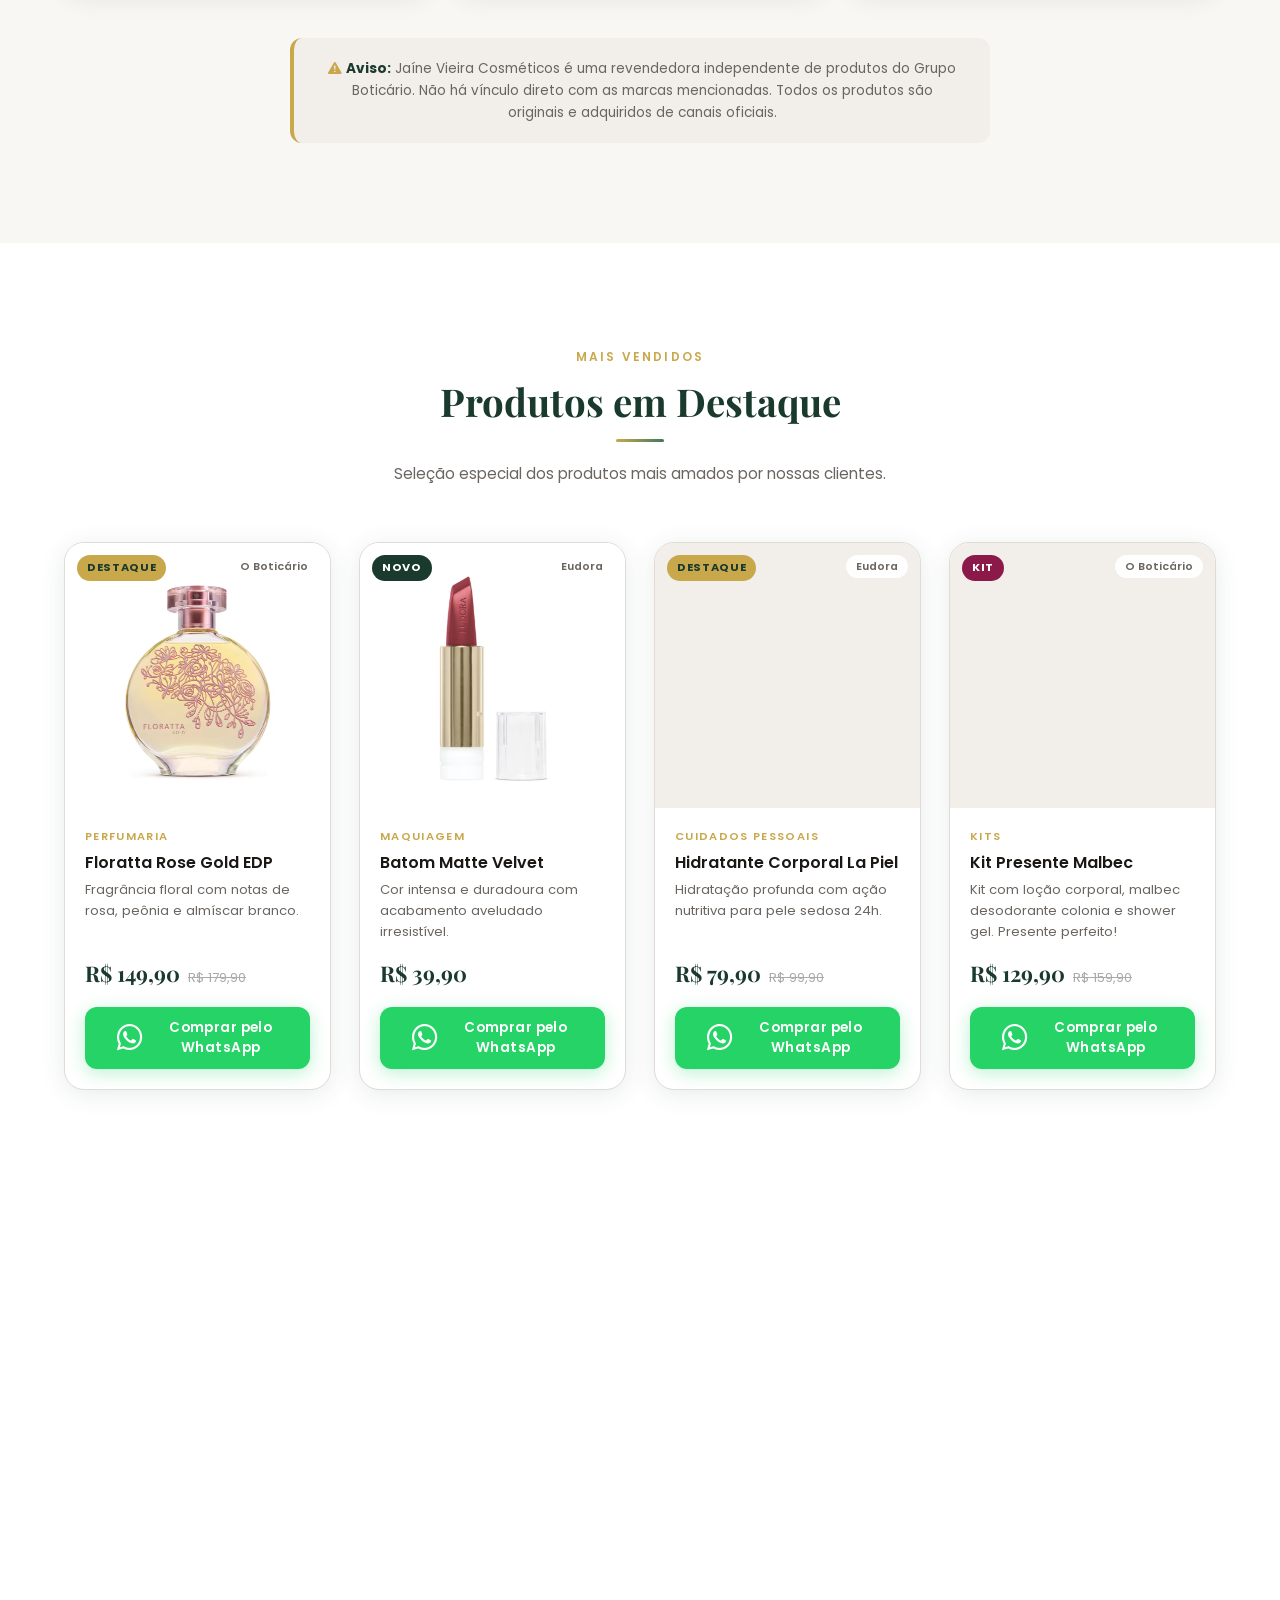
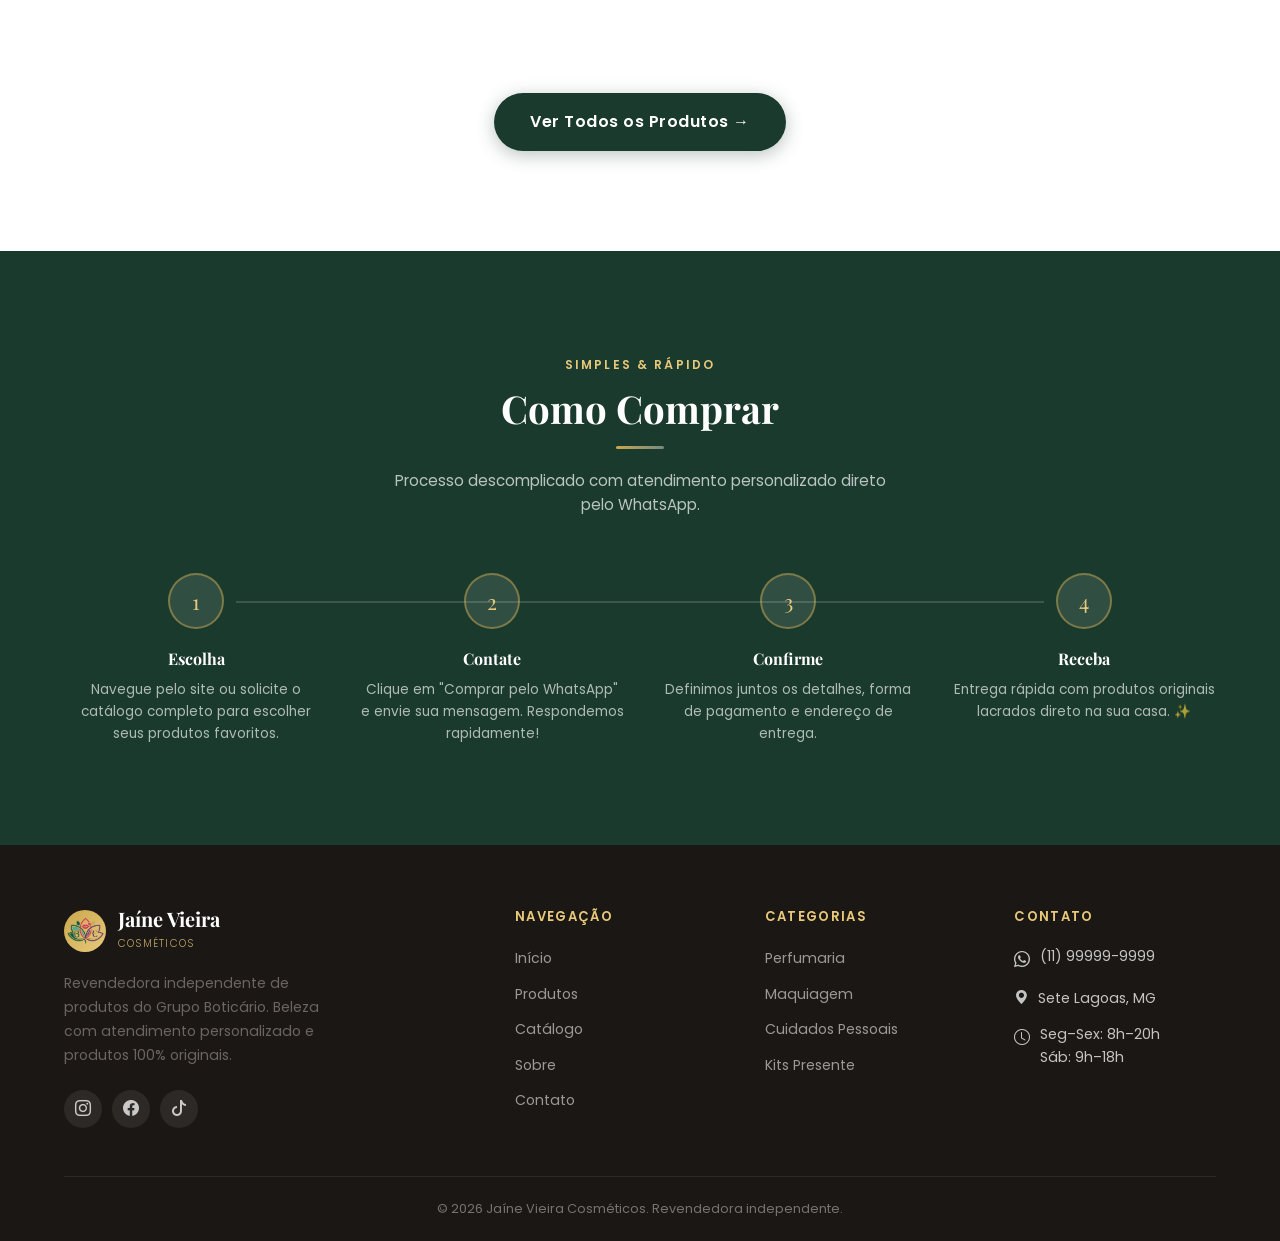
==== commit c825e644: "atualização fotos" ====
--- a/index.html
+++ b/index.html
@@ -86,7 +86,7 @@
             <small>O Boticário</small>
           </div>
           <div class="showcase-card">
-            <div class="icon"><img src="{css,js,img\{produtos,banners,logo}}\quem-disse-berenice-logo.png" alt=""></div>
+            <div class="icon"><img src="{css,js,img/{produtos,banners,logo}}/quem-disse-berenice-logo.png" alt=""></div>
             <small>QDB</small>
           </div>
           <div class="showcase-card">
@@ -136,7 +136,7 @@
       </article>
 
       <article class="marca-card berenice reveal">
-        <div class="marca-icon"><img src="{css,js,img\{produtos,banners,logo}}\quem-disse-berenice-logo.png" alt=""></div>
+        <div class="marca-icon"><img src="{css,js,img/{produtos,banners,logo}}/quem-disse-berenice-logo.png" alt=""></div>
         <h3>Quem Disse Berenice</h3>
         <p>Maquiagem com atitude, liberdade e inclusividade. Paletas vibrantes, batons marcantes e produtos para todos os tipos de beleza.</p>
         <span class="marca-tag">Maquiagem & Cores</span>
@@ -205,7 +205,7 @@
       <!-- Produto 3 -->
       <article class="produto-card reveal" data-categoria="cuidados">
         <div class="produto-img">
-          <div class="produto-img-placeholder"><img src="{css,js,img\{produtos,banners,logo}}\Hidratante Corporal.png" alt=""></div>
+          <div class="produto-img-placeholder"><img src="{css,js,img/{produtos,banners,logo}}/Hidratante Corporal.png" alt=""></div>
           <span class="produto-badge badge-destaque">Destaque</span>
           <span class="produto-marca">Eudora</span>
         </div>
@@ -226,7 +226,7 @@
       <!-- Produto 4 -->
       <article class="produto-card reveal" data-categoria="kits">
         <div class="produto-img">
-          <div class="produto-img-placeholder"><img src="{css,js,img\{produtos,banners,logo}}\Kit Malbec.png" alt=""></div>
+          <div class="produto-img-placeholder"><img src="{css,js,img/{produtos,banners,logo}}/Kit Malbec.png" alt=""></div>
           <span class="produto-badge badge-kit">Kit</span>
           <span class="produto-marca">O Boticário</span>
         </div>
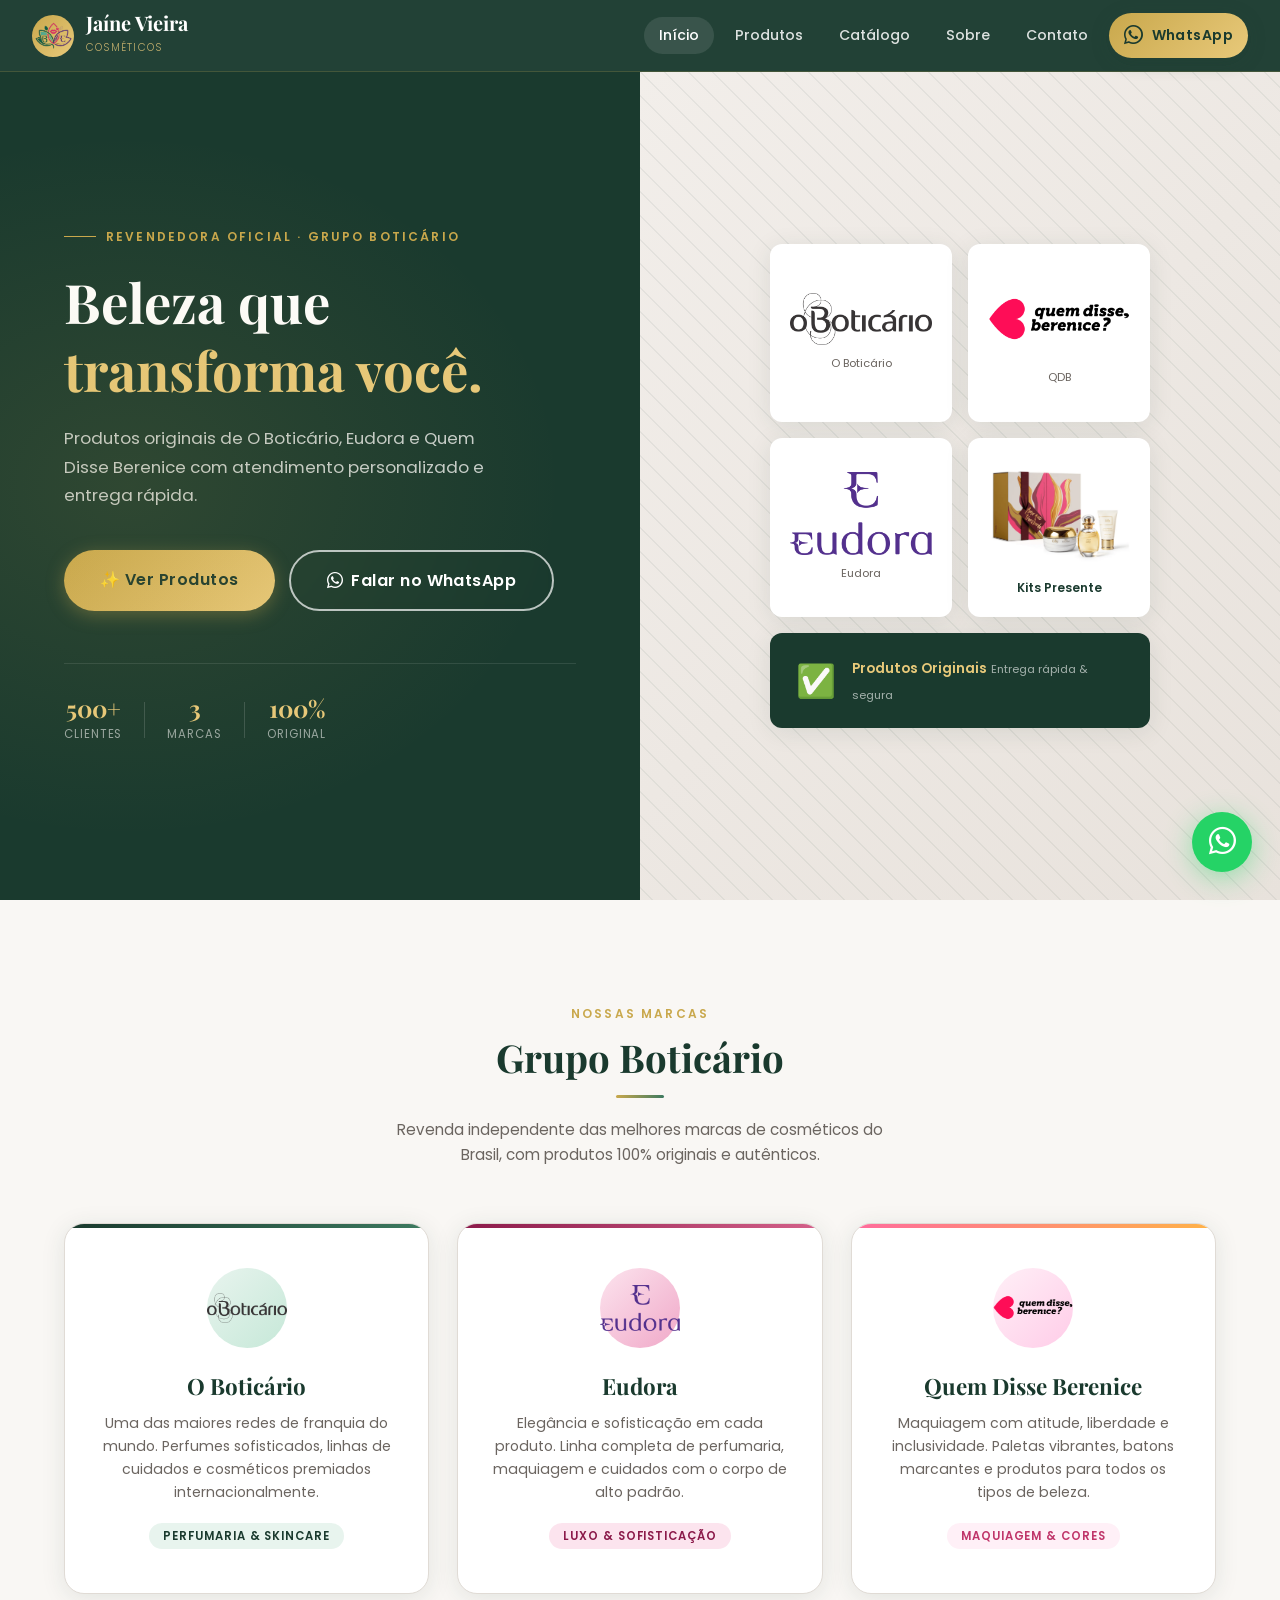
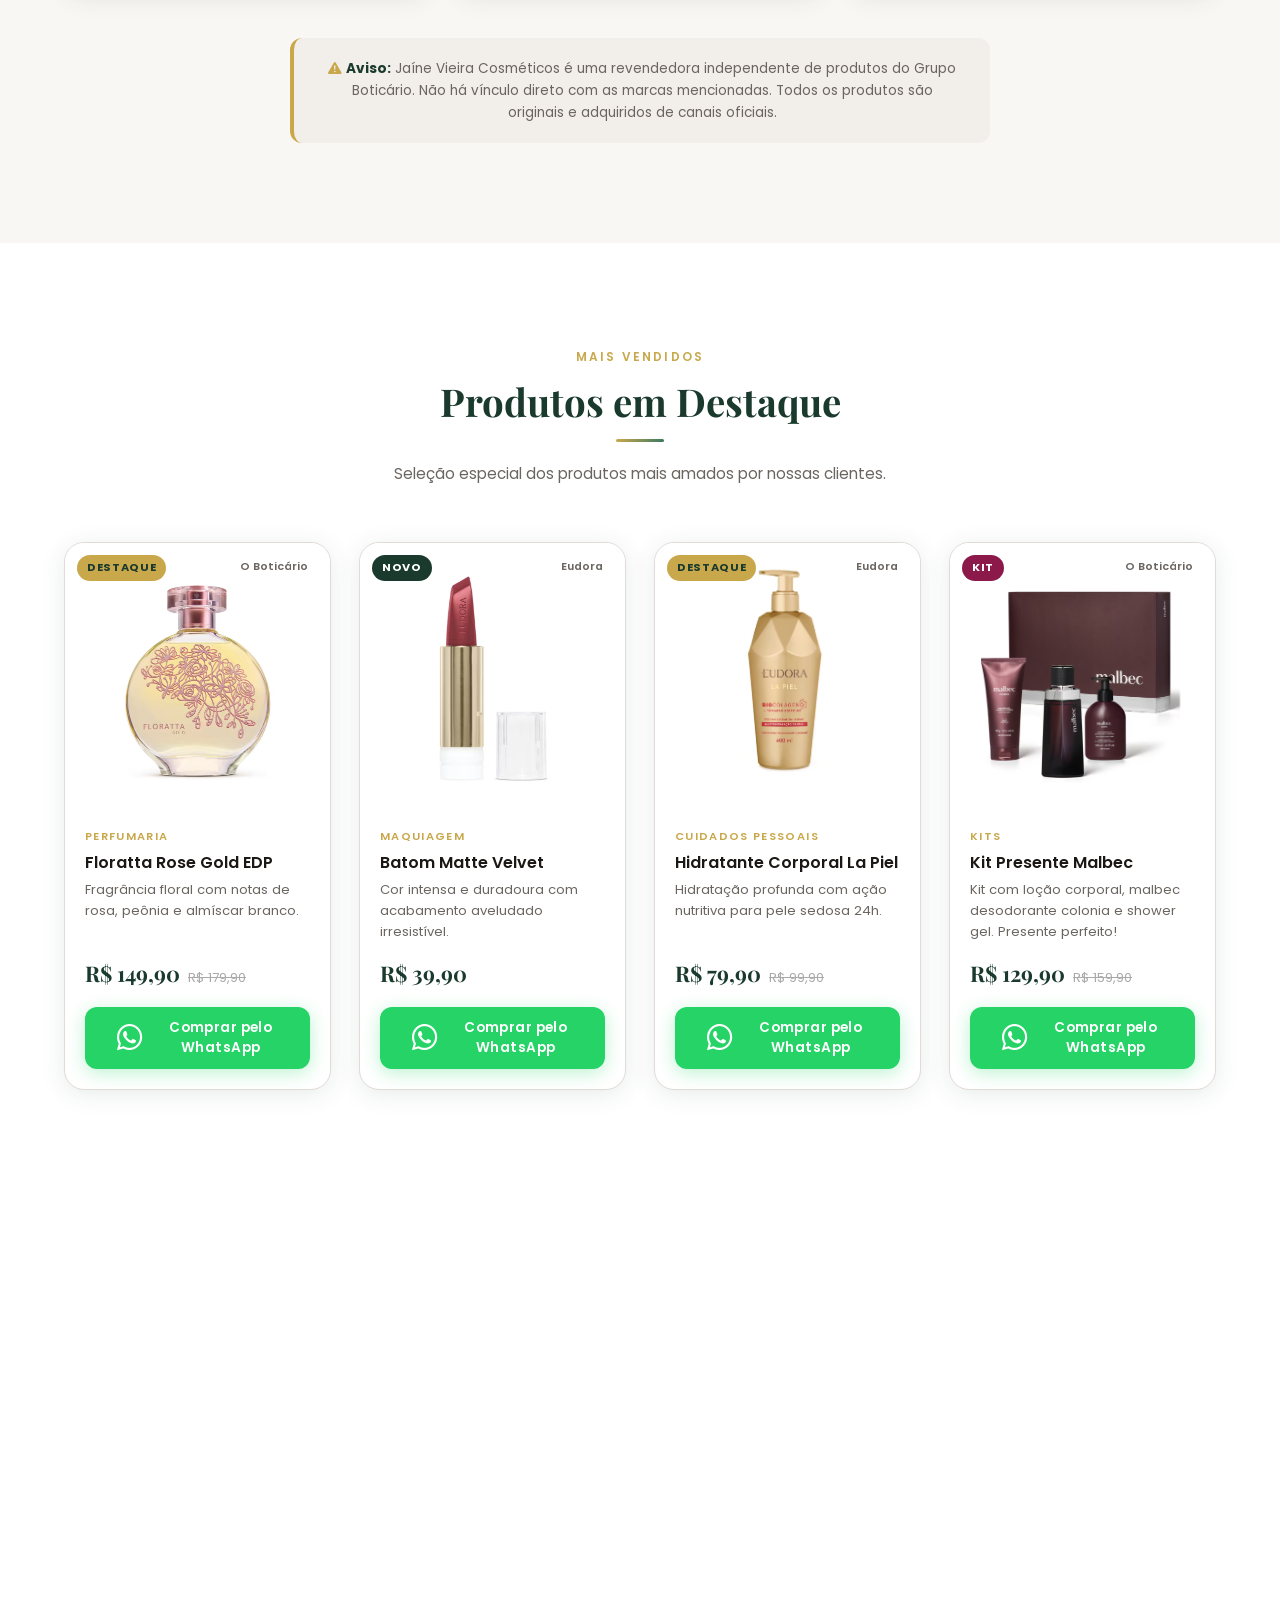
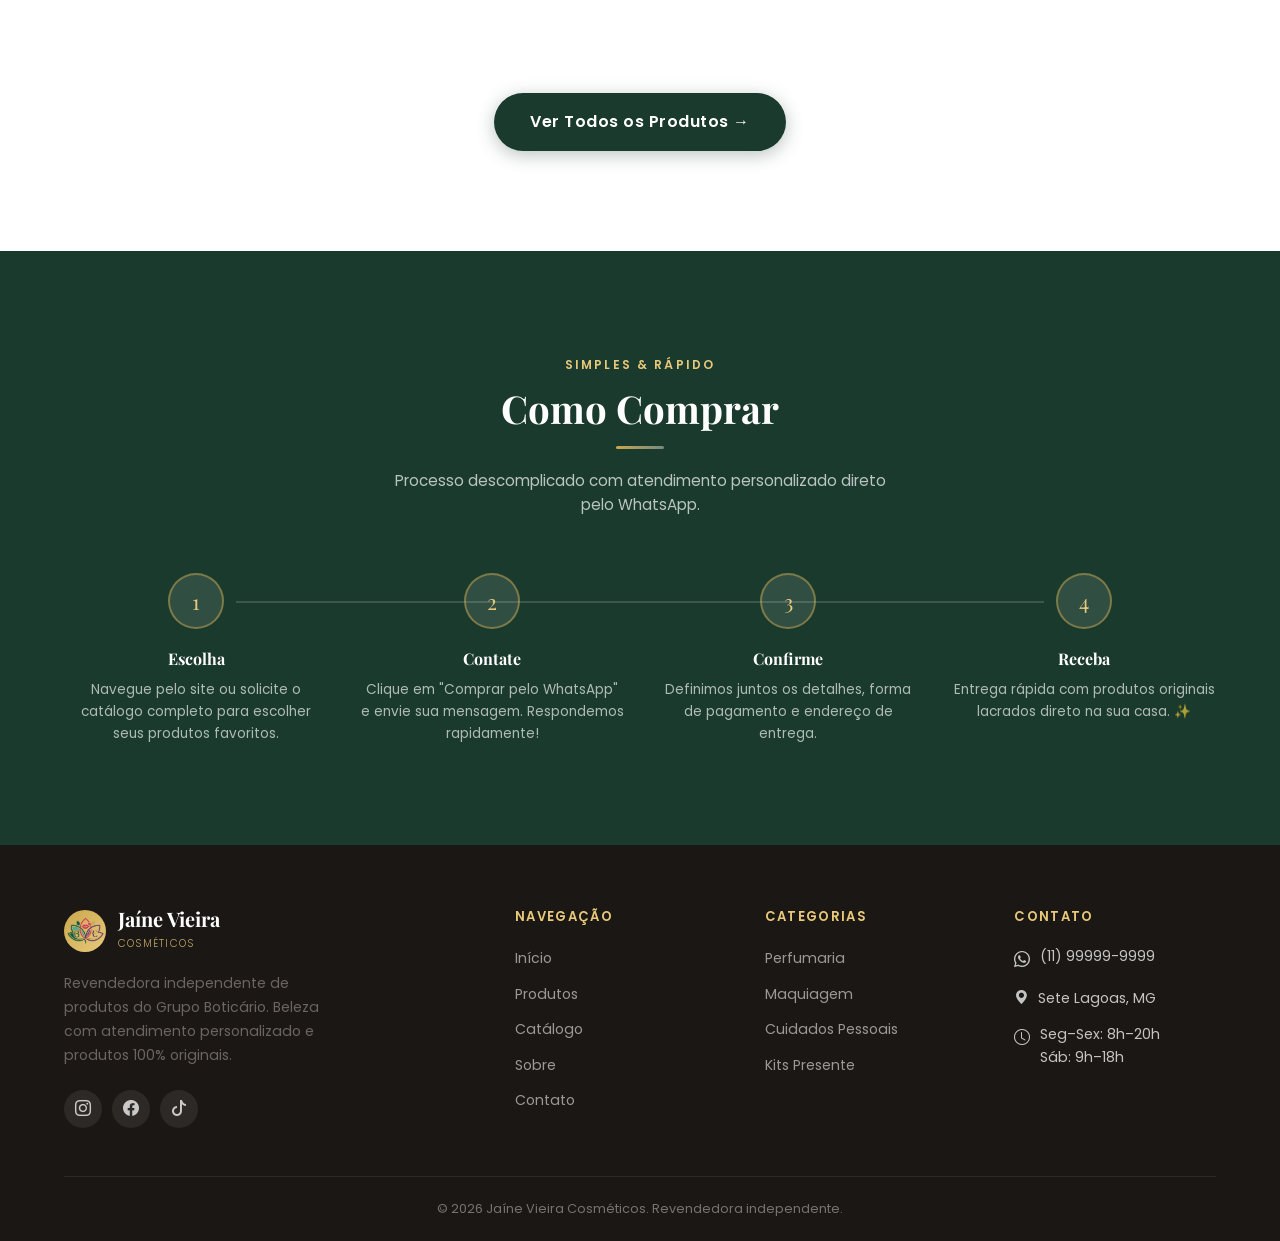
==== commit 30100a2e: "update images" ====
--- a/index.html
+++ b/index.html
@@ -86,7 +86,7 @@
             <small>O Boticário</small>
           </div>
           <div class="showcase-card">
-            <div class="icon"><img src="{css,js,img/{produtos,banners,logo}}/quem-disse-berenice-logo.png" alt=""></div>
+            <div class="icon"><img src="{css,js,img\{produtos,banners,logo}}\Quem-Disse-Berenice-Logo.png" alt=""></div>
             <small>QDB</small>
           </div>
           <div class="showcase-card">
@@ -136,7 +136,7 @@
       </article>
 
       <article class="marca-card berenice reveal">
-        <div class="marca-icon"><img src="{css,js,img/{produtos,banners,logo}}/quem-disse-berenice-logo.png" alt=""></div>
+        <div class="marca-icon"><img src="{css,js,img\{produtos,banners,logo}}\Quem-Disse-Berenice-Logo.png" alt=""></div>
         <h3>Quem Disse Berenice</h3>
         <p>Maquiagem com atitude, liberdade e inclusividade. Paletas vibrantes, batons marcantes e produtos para todos os tipos de beleza.</p>
         <span class="marca-tag">Maquiagem & Cores</span>
@@ -205,7 +205,7 @@
       <!-- Produto 3 -->
       <article class="produto-card reveal" data-categoria="cuidados">
         <div class="produto-img">
-          <div class="produto-img-placeholder"><img src="{css,js,img/{produtos,banners,logo}}/Hidratante Corporal.png" alt=""></div>
+          <div class="produto-img-placeholder"><img src="{css,js,img\{produtos,banners,logo}}\Hidratante corporal.png" alt=""></div>
           <span class="produto-badge badge-destaque">Destaque</span>
           <span class="produto-marca">Eudora</span>
         </div>
@@ -226,7 +226,7 @@
       <!-- Produto 4 -->
       <article class="produto-card reveal" data-categoria="kits">
         <div class="produto-img">
-          <div class="produto-img-placeholder"><img src="{css,js,img/{produtos,banners,logo}}/Kit Malbec.png" alt=""></div>
+          <div class="produto-img-placeholder"><img src="{css,js,img\{produtos,banners,logo}}\kit malbec.png" alt=""></div>
           <span class="produto-badge badge-kit">Kit</span>
           <span class="produto-marca">O Boticário</span>
         </div>
